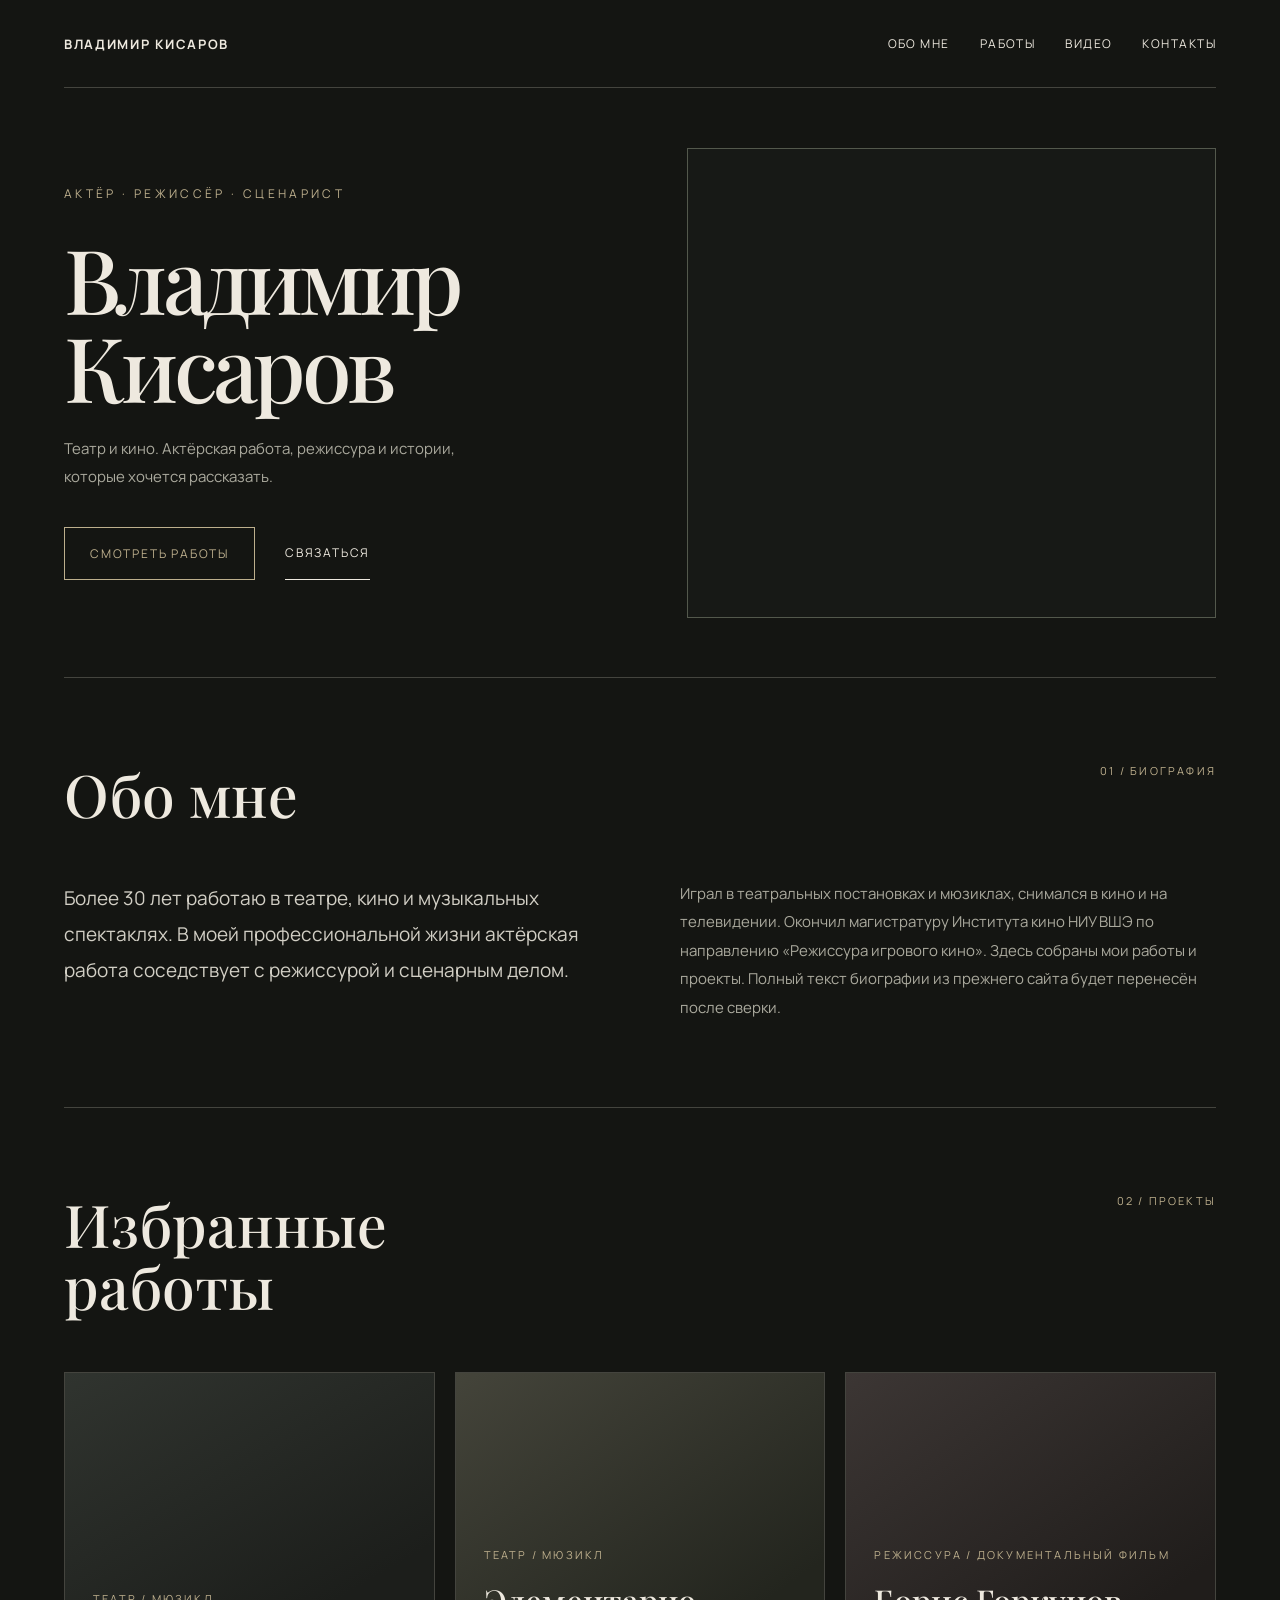
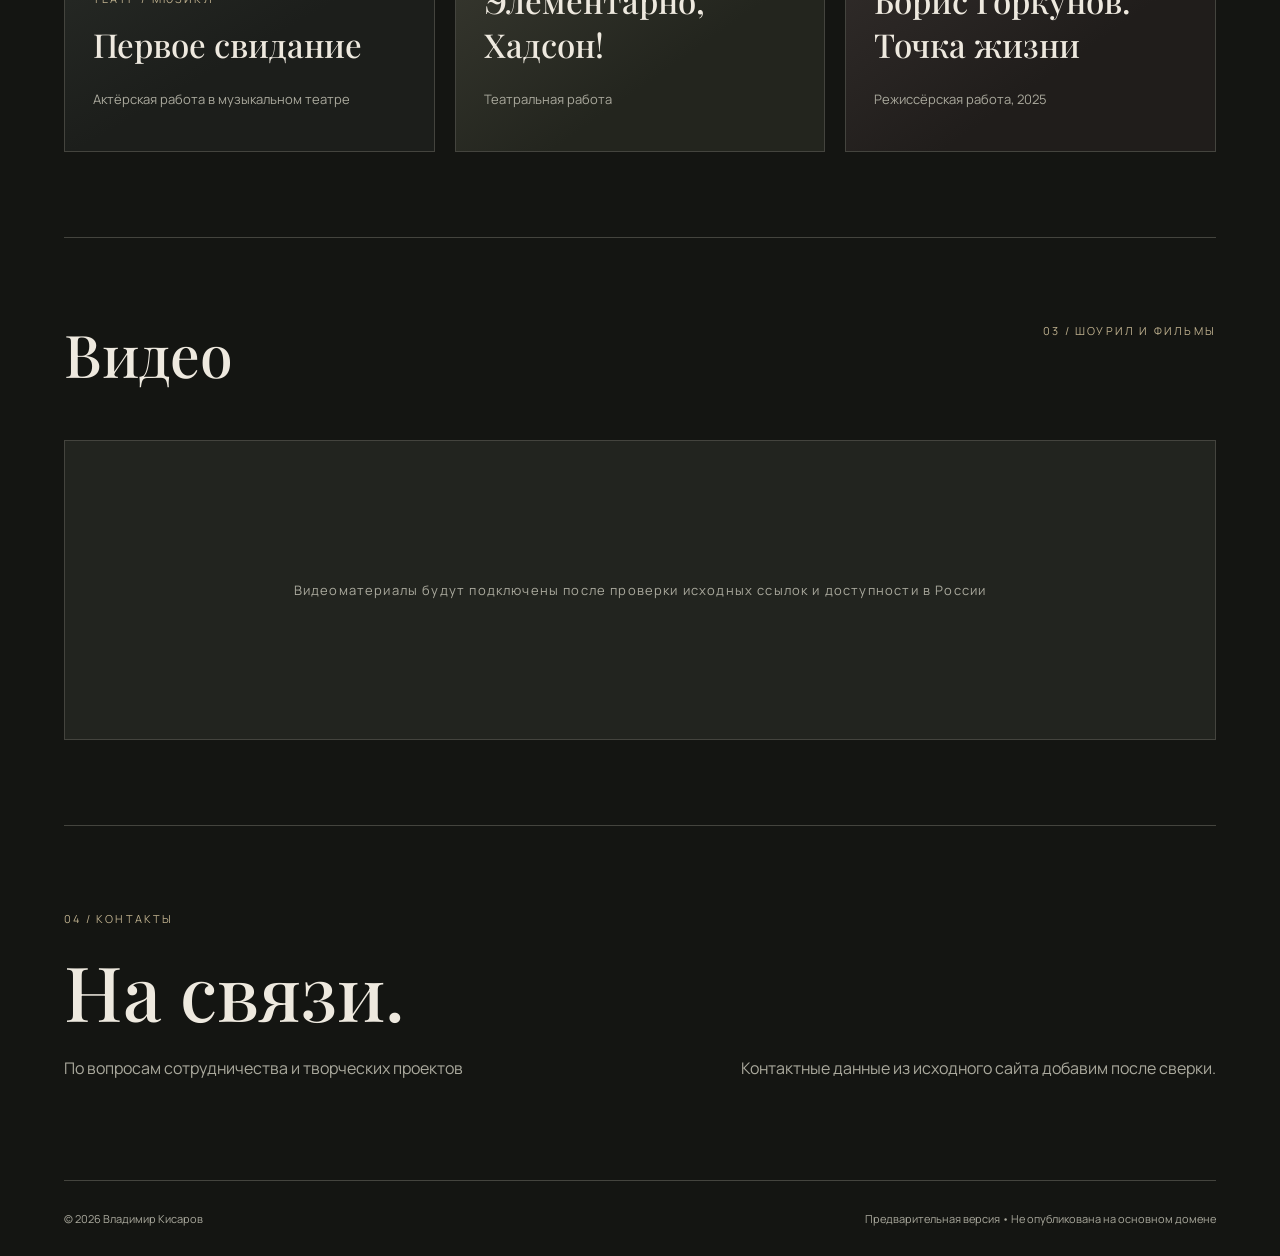
==== index.html @ 33a987ba "Use original website hero photograph" ====
<!doctype html>
<html lang="ru">
<head>
<meta charset="UTF-8"><meta name="viewport" content="width=device-width,initial-scale=1">
<meta name="theme-color" content="#121311"><meta name="description" content="Владимир Кисаров — актёр театра и кино, режиссёр, сценарист. Официальный сайт.">
<title>Владимир Кисаров — актёр и режиссёр</title>
<style>
@import url('https://fonts.googleapis.com/css2?family=Manrope:wght@400;500;600;700&family=Playfair+Display:wght@500;600&display=swap');
:root{--bg:#141512;--fg:#eee9df;--dim:#aaa99d;--line:#44443e;--accent:#bdaf8d}*{box-sizing:border-box}html{scroll-behavior:smooth}body{margin:0;background:var(--bg);color:var(--fg);font-family:Manrope,Arial,sans-serif}a{color:inherit;text-decoration:none}a:hover{color:var(--accent)}.shell{max-width:1340px;margin:auto;padding:0 5vw}.top{height:88px;display:flex;align-items:center;justify-content:space-between;border-bottom:1px solid var(--line)}.brand{font-weight:700;letter-spacing:.13em;text-transform:uppercase;font-size:13px}.nav{display:flex;gap:30px;font-size:12px;text-transform:uppercase;letter-spacing:.12em}.hero{min-height:590px;display:grid;grid-template-columns:1.15fr .85fr;align-items:center;border-bottom:1px solid var(--line);position:relative}.eyebrow{font-size:12px;color:var(--accent);letter-spacing:.28em;text-transform:uppercase}.hero h1{font-family:'Playfair Display',Georgia,serif;font-weight:500;font-size:clamp(52px,7vw,108px);letter-spacing:-.052em;line-height:.98;margin:32px 0 25px;position:relative;z-index:2}.hero p{max-width:440px;color:var(--dim);font-size:15px;line-height:1.9}.portrait{height:470px;margin:50px 0 50px -8%;background:#171916 url('https://90f1661d-2ff4-4f29-b07c-0e47453ca691.selstorage.ru/site778767/6f8d5abe-eb7f-4a89-b956-8c31d4e5184a/6f8d5abe-eb7f-4a89-b956-8c31d4e5184a-15685845.jpeg') center 27%/cover no-repeat;border:1px solid #53584c;position:relative;display:flex;align-items:end;padding:28px}.portrait span{font-size:11px;text-transform:uppercase;letter-spacing:.18em;color:#c7c3b8;z-index:1}.actions{display:flex;gap:30px;margin-top:35px;font-size:12px;text-transform:uppercase;letter-spacing:.15em}.btn{padding:17px 25px;border:1px solid var(--accent);color:var(--accent)}.textlink{padding:17px 0;border-bottom:1px solid var(--fg)}section{padding:85px 0;border-bottom:1px solid var(--line)}.sectionhead{display:flex;justify-content:space-between;gap:20px;align-items:start;margin-bottom:55px}.sectionhead h2{font-family:'Playfair Display',Georgia,serif;font-weight:500;font-size:clamp(36px,4.6vw,60px);line-height:1.05;margin:0}.small{font-size:11px;letter-spacing:.2em;color:var(--accent);text-transform:uppercase}.about{display:grid;grid-template-columns:1fr 1fr;gap:80px}.about p{font-size:19px;line-height:1.9;margin:0;color:#d2cfc5}.secondary{color:var(--dim)!important;font-size:15px!important}.cards{display:grid;grid-template-columns:repeat(3,1fr);gap:20px}.card{border:1px solid var(--line);min-height:380px;display:flex;flex-direction:column;justify-content:end;padding:28px;background:linear-gradient(150deg,#30342f,#1c1e1b 65%);transition:transform .25s}.card:hover{transform:translateY(-5px)}.card:nth-child(2){background:linear-gradient(145deg,#44443a,#23251e 70%)}.card:nth-child(3){background:linear-gradient(145deg,#3c3634,#201d1b 70%)}.card h3{font-family:'Playfair Display',Georgia,serif;font-size:33px;font-weight:500;margin:16px 0 9px}.card p{color:var(--dim);font-size:13px;line-height:1.7}.video{background:#22241f;min-height:300px;display:grid;place-items:center;border:1px solid var(--line);color:var(--dim);font-size:13px;letter-spacing:.09em;text-align:center;padding:30px}.contact{display:flex;justify-content:space-between;gap:40px;align-items:end}.contact h2{font-family:'Playfair Display',Georgia,serif;font-size:clamp(42px,6vw,76px);font-weight:500;margin:14px 0 0}.contact p{color:var(--dim)}footer{padding:30px 0;display:flex;justify-content:space-between;color:var(--dim);font-size:11px}a:focus-visible{outline:2px solid var(--accent);outline-offset:5px}@media(max-width:800px){.top{height:72px}.nav{gap:12px;font-size:10px}.nav a:nth-child(2){display:none}.hero{grid-template-columns:1fr;padding:60px 0 40px;min-height:unset}.hero h1{font-size:clamp(46px,10vw,78px)}.portrait{height:300px;margin:42px 0 0}.about,.cards{grid-template-columns:1fr}.about{gap:28px}.card{min-height:270px}section{padding:75px 0}.contact{display:block}.sectionhead{display:block}.sectionhead .small{margin-top:20px}footer{display:block;line-height:2}}@media(prefers-reduced-motion:reduce){html{scroll-behavior:auto}.card{transition:none}}
</style></head>
<body>
<div class="shell">
<header class="top"><a class="brand" href="#top">Владимир Кисаров</a><nav class="nav" aria-label="Основная навигация"><a href="#about">Обо мне</a><a href="#works">Работы</a><a href="#video">Видео</a><a href="#contacts">Контакты</a></nav></header>
<main id="top"><div class="hero"><div><div class="eyebrow">Актёр · Режиссёр · Сценарист</div><h1>Владимир<br>Кисаров</h1><p>Театр и кино. Актёрская работа, режиссура и истории, которые хочется рассказать.</p><div class="actions"><a class="btn" href="#works">Смотреть работы</a><a class="textlink" href="#contacts">Связаться</a></div></div><div class="portrait"></div></div>
<section id="about"><div class="sectionhead"><h2>Обо мне</h2><div class="small">01 / Биография</div></div><div class="about"><p>Более 30 лет работаю в театре, кино и музыкальных спектаклях. В моей профессиональной жизни актёрская работа соседствует с режиссурой и сценарным делом.</p><p class="secondary">Играл в театральных постановках и мюзиклах, снимался в кино и на телевидении. Окончил магистратуру Института кино НИУ ВШЭ по направлению «Режиссура игрового кино». Здесь собраны мои работы и проекты. Полный текст биографии из прежнего сайта будет перенесён после сверки.</p></div></section>
<section id="works"><div class="sectionhead"><h2>Избранные<br>работы</h2><div class="small">02 / Проекты</div></div><div class="cards"><article class="card"><div class="small">Театр / Мюзикл</div><h3>Первое свидание</h3><p>Актёрская работа в музыкальном театре</p></article><article class="card"><div class="small">Театр / Мюзикл</div><h3>Элементарно, Хадсон!</h3><p>Театральная работа</p></article><article class="card"><div class="small">Режиссура / Документальный фильм</div><h3>Борис Горкунов. Точка жизни</h3><p>Режиссёрская работа, 2025</p></article></div></section>
<section id="video"><div class="sectionhead"><h2>Видео</h2><div class="small">03 / Шоурил и фильмы</div></div><div class="video">Видеоматериалы будут подключены после проверки исходных ссылок и доступности в России</div></section>

<section id="contacts"><div class="contact"><div><div class="small">04 / Контакты</div><h2>На связи.</h2><p>По вопросам сотрудничества и творческих проектов</p></div><div><p>Контактные данные из исходного сайта добавим после сверки.</p></div></div></section></main>
<footer><span>© 2026 Владимир Кисаров</span><span>Предварительная версия • Не опубликована на основном домене</span></footer>
</div></body></html>
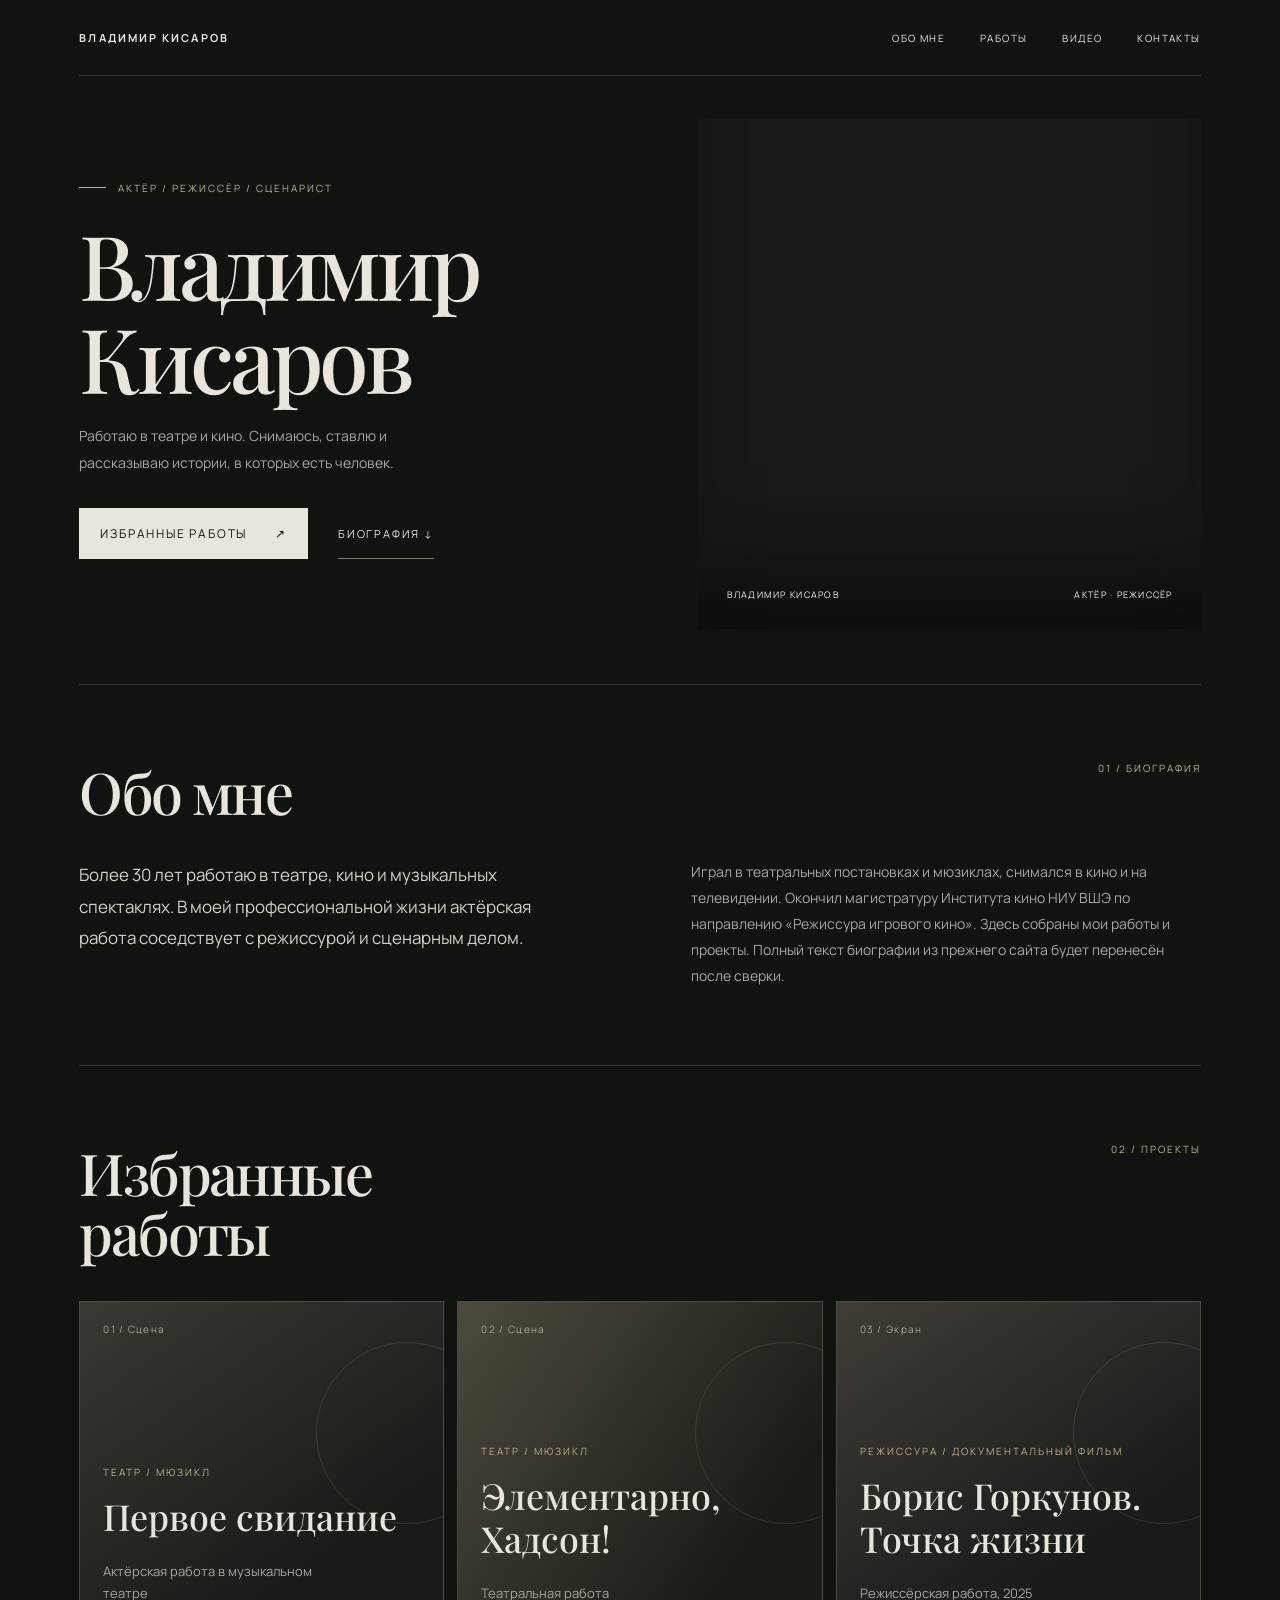
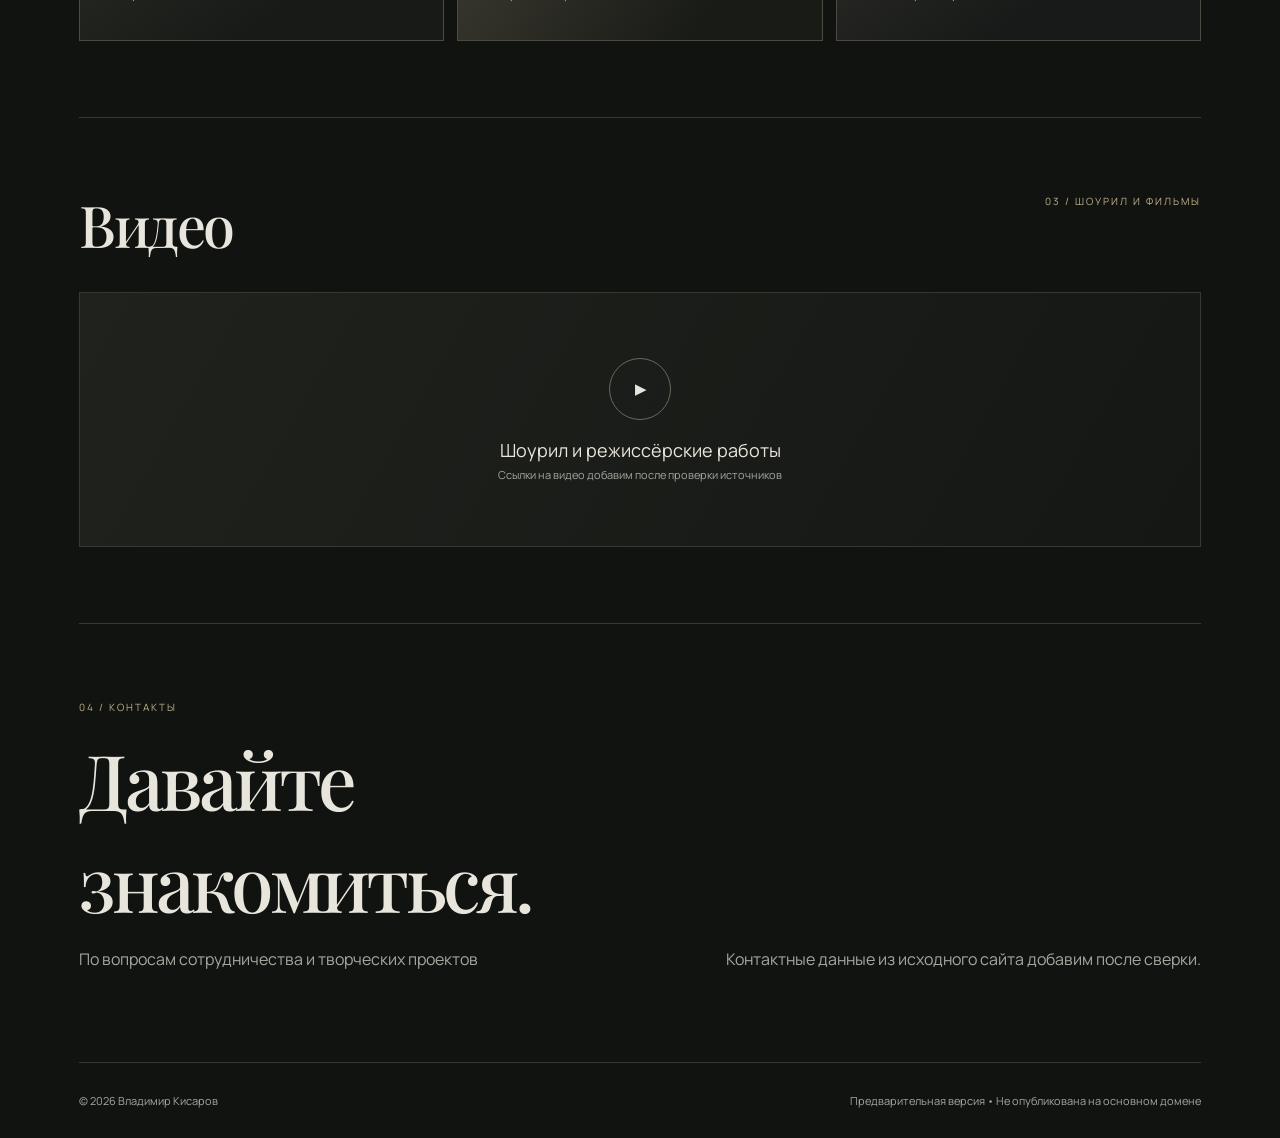
==== commit 8de5dbbd: "Refine cinematic editorial layout, project cards and hero" ====
--- a/index.html
+++ b/index.html
@@ -7,15 +7,57 @@
 <style>
 @import url('https://fonts.googleapis.com/css2?family=Manrope:wght@400;500;600;700&family=Playfair+Display:wght@500;600&display=swap');
 :root{--bg:#141512;--fg:#eee9df;--dim:#aaa99d;--line:#44443e;--accent:#bdaf8d}*{box-sizing:border-box}html{scroll-behavior:smooth}body{margin:0;background:var(--bg);color:var(--fg);font-family:Manrope,Arial,sans-serif}a{color:inherit;text-decoration:none}a:hover{color:var(--accent)}.shell{max-width:1340px;margin:auto;padding:0 5vw}.top{height:88px;display:flex;align-items:center;justify-content:space-between;border-bottom:1px solid var(--line)}.brand{font-weight:700;letter-spacing:.13em;text-transform:uppercase;font-size:13px}.nav{display:flex;gap:30px;font-size:12px;text-transform:uppercase;letter-spacing:.12em}.hero{min-height:590px;display:grid;grid-template-columns:1.15fr .85fr;align-items:center;border-bottom:1px solid var(--line);position:relative}.eyebrow{font-size:12px;color:var(--accent);letter-spacing:.28em;text-transform:uppercase}.hero h1{font-family:'Playfair Display',Georgia,serif;font-weight:500;font-size:clamp(52px,7vw,108px);letter-spacing:-.052em;line-height:.98;margin:32px 0 25px;position:relative;z-index:2}.hero p{max-width:440px;color:var(--dim);font-size:15px;line-height:1.9}.portrait{height:470px;margin:50px 0 50px -8%;background:#171916 url('https://90f1661d-2ff4-4f29-b07c-0e47453ca691.selstorage.ru/site778767/6f8d5abe-eb7f-4a89-b956-8c31d4e5184a/6f8d5abe-eb7f-4a89-b956-8c31d4e5184a-15685845.jpeg') center 27%/cover no-repeat;border:1px solid #53584c;position:relative;display:flex;align-items:end;padding:28px}.portrait span{font-size:11px;text-transform:uppercase;letter-spacing:.18em;color:#c7c3b8;z-index:1}.actions{display:flex;gap:30px;margin-top:35px;font-size:12px;text-transform:uppercase;letter-spacing:.15em}.btn{padding:17px 25px;border:1px solid var(--accent);color:var(--accent)}.textlink{padding:17px 0;border-bottom:1px solid var(--fg)}section{padding:85px 0;border-bottom:1px solid var(--line)}.sectionhead{display:flex;justify-content:space-between;gap:20px;align-items:start;margin-bottom:55px}.sectionhead h2{font-family:'Playfair Display',Georgia,serif;font-weight:500;font-size:clamp(36px,4.6vw,60px);line-height:1.05;margin:0}.small{font-size:11px;letter-spacing:.2em;color:var(--accent);text-transform:uppercase}.about{display:grid;grid-template-columns:1fr 1fr;gap:80px}.about p{font-size:19px;line-height:1.9;margin:0;color:#d2cfc5}.secondary{color:var(--dim)!important;font-size:15px!important}.cards{display:grid;grid-template-columns:repeat(3,1fr);gap:20px}.card{border:1px solid var(--line);min-height:380px;display:flex;flex-direction:column;justify-content:end;padding:28px;background:linear-gradient(150deg,#30342f,#1c1e1b 65%);transition:transform .25s}.card:hover{transform:translateY(-5px)}.card:nth-child(2){background:linear-gradient(145deg,#44443a,#23251e 70%)}.card:nth-child(3){background:linear-gradient(145deg,#3c3634,#201d1b 70%)}.card h3{font-family:'Playfair Display',Georgia,serif;font-size:33px;font-weight:500;margin:16px 0 9px}.card p{color:var(--dim);font-size:13px;line-height:1.7}.video{background:#22241f;min-height:300px;display:grid;place-items:center;border:1px solid var(--line);color:var(--dim);font-size:13px;letter-spacing:.09em;text-align:center;padding:30px}.contact{display:flex;justify-content:space-between;gap:40px;align-items:end}.contact h2{font-family:'Playfair Display',Georgia,serif;font-size:clamp(42px,6vw,76px);font-weight:500;margin:14px 0 0}.contact p{color:var(--dim)}footer{padding:30px 0;display:flex;justify-content:space-between;color:var(--dim);font-size:11px}a:focus-visible{outline:2px solid var(--accent);outline-offset:5px}@media(max-width:800px){.top{height:72px}.nav{gap:12px;font-size:10px}.nav a:nth-child(2){display:none}.hero{grid-template-columns:1fr;padding:60px 0 40px;min-height:unset}.hero h1{font-size:clamp(46px,10vw,78px)}.portrait{height:300px;margin:42px 0 0}.about,.cards{grid-template-columns:1fr}.about{gap:28px}.card{min-height:270px}section{padding:75px 0}.contact{display:block}.sectionhead{display:block}.sectionhead .small{margin-top:20px}footer{display:block;line-height:2}}@media(prefers-reduced-motion:reduce){html{scroll-behavior:auto}.card{transition:none}}
+
+/* Editorial cinematic direction: refinement pass */
+:root{--bg:#111310;--fg:#e8e5dd;--dim:#a5a79f;--line:#363932;--accent:#c0b08c}
+body{background:var(--bg);-webkit-font-smoothing:antialiased}
+.shell{max-width:1480px;padding:0 6.2vw}
+.top{height:76px}
+.brand{font-size:11px;letter-spacing:.19em}
+.nav{gap:35px;font-size:10px;letter-spacing:.14em}
+.hero{min-height:580px;grid-template-columns:1.08fr .92fr;gap:30px;padding:35px 0 55px}
+.hero h1{font-size:clamp(57px,7vw,105px);line-height:1.04;letter-spacing:-.047em;margin:22px 0 20px}
+.hero .eyebrow{display:flex;gap:12px;align-items:center;letter-spacing:.2em;font-size:10px}
+.eyebrow-line{display:inline-block;width:27px;height:1px;background:var(--accent)}
+.hero-desc{font-size:14px!important;line-height:1.9!important;max-width:360px!important}
+.portrait{height:510px;margin:8px 0 0;align-items:end;box-shadow:inset 0 -110px 95px -65px #0b0d0b;filter:saturate(.77);border:0;min-width:0}
+.portrait-caption{display:flex;width:100%;justify-content:space-between;gap:10px;z-index:1}
+.portrait-caption span{font-size:9px;letter-spacing:.14em;color:#f2eee6}
+.actions{margin-top:32px;align-items:center;gap:30px}
+.btn{background:var(--fg);border:1px solid var(--fg);color:var(--bg);padding:16px 20px;display:inline-flex;gap:28px}
+.btn:hover{background:var(--accent);color:var(--bg)}
+.textlink{border-color:#787c70;font-size:11px}
+section{padding:76px 0}
+.sectionhead{margin-bottom:38px}
+.sectionhead h2{font-size:clamp(37px,4.5vw,61px);letter-spacing:-.045em}
+.small{font-size:10px}
+.about{gap:8vw}
+.about p{font-size:17px;line-height:1.85}
+.about .secondary{font-size:14px!important}
+.cards{gap:13px}
+.card{min-height:340px;padding:23px;position:relative;overflow:hidden;border-color:#4c4b42}
+.card:nth-child(1){background:linear-gradient(145deg,#373932,#181a17 76%)}
+.card:nth-child(2){background:linear-gradient(125deg,#4d493d,#191b17 78%)}
+.card:nth-child(3){background:linear-gradient(145deg,#403c36,#171a18 75%)}
+.card:before{content:"";position:absolute;top:40px;right:-55px;width:180px;height:180px;border:1px solid #ada58b30;border-radius:50%}
+.card-index{position:absolute;top:20px;left:23px;font-size:10px;letter-spacing:.13em;color:#aaa99c}
+.card h3{font-size:clamp(25px,2.8vw,37px);line-height:1.2}
+.card p{max-width:230px}
+.video{min-height:255px;gap:5px;display:flex;flex-direction:column;justify-content:center;background:linear-gradient(120deg,#20221d,#151715)}
+.video-glyph{border:1px solid #68695d;width:62px;height:62px;border-radius:50%;display:grid;place-items:center;font-size:15px;padding-left:3px;color:var(--fg)}
+.video p{color:var(--fg);font-size:18px;letter-spacing:0;margin:13px 0 0}
+.video span{font-size:11px;letter-spacing:0;color:var(--dim)}
+.contact h2{font-size:clamp(42px,6vw,82px);letter-spacing:-.05em}
+@media(max-width:800px){.shell{padding:0 6vw}.nav{gap:13px}.nav a:nth-child(2){display:none}.hero{grid-template-columns:1fr;gap:15px;min-height:0;padding:62px 0 35px}.hero h1{font-size:clamp(47px,10.2vw,80px)}.portrait{height:380px;margin:22px 0 0;background-position:center 22%!important}.about{gap:22px}.cards{grid-template-columns:1fr}.card{min-height:255px}section{padding:55px 0}.sectionhead{margin-bottom:25px}.contact{display:block}.portrait-caption{flex-wrap:wrap}}
 </style></head>
 <body>
 <div class="shell">
 <header class="top"><a class="brand" href="#top">Владимир Кисаров</a><nav class="nav" aria-label="Основная навигация"><a href="#about">Обо мне</a><a href="#works">Работы</a><a href="#video">Видео</a><a href="#contacts">Контакты</a></nav></header>
-<main id="top"><div class="hero"><div><div class="eyebrow">Актёр · Режиссёр · Сценарист</div><h1>Владимир<br>Кисаров</h1><p>Театр и кино. Актёрская работа, режиссура и истории, которые хочется рассказать.</p><div class="actions"><a class="btn" href="#works">Смотреть работы</a><a class="textlink" href="#contacts">Связаться</a></div></div><div class="portrait"></div></div>
+<main id="top"><div class="hero"><div><div class="eyebrow"><span class="eyebrow-line"></span> АКТЁР / РЕЖИССЁР / СЦЕНАРИСТ</div><h1>Владимир<br>Кисаров</h1><p class="hero-desc">Работаю в театре и кино. Снимаюсь, ставлю и рассказываю истории, в которых есть человек.</p><div class="actions"><a class="btn" href="#works">Избранные работы <span aria-hidden="true">↗</span></a><a class="textlink" href="#about">Биография ↓</a></div></div><div class="portrait" role="img" aria-label="Портрет Владимира Кисарова"><div class="portrait-caption"><span>Владимир Кисаров</span><span>Актёр · Режиссёр</span></div></div></div>
 <section id="about"><div class="sectionhead"><h2>Обо мне</h2><div class="small">01 / Биография</div></div><div class="about"><p>Более 30 лет работаю в театре, кино и музыкальных спектаклях. В моей профессиональной жизни актёрская работа соседствует с режиссурой и сценарным делом.</p><p class="secondary">Играл в театральных постановках и мюзиклах, снимался в кино и на телевидении. Окончил магистратуру Института кино НИУ ВШЭ по направлению «Режиссура игрового кино». Здесь собраны мои работы и проекты. Полный текст биографии из прежнего сайта будет перенесён после сверки.</p></div></section>
-<section id="works"><div class="sectionhead"><h2>Избранные<br>работы</h2><div class="small">02 / Проекты</div></div><div class="cards"><article class="card"><div class="small">Театр / Мюзикл</div><h3>Первое свидание</h3><p>Актёрская работа в музыкальном театре</p></article><article class="card"><div class="small">Театр / Мюзикл</div><h3>Элементарно, Хадсон!</h3><p>Театральная работа</p></article><article class="card"><div class="small">Режиссура / Документальный фильм</div><h3>Борис Горкунов. Точка жизни</h3><p>Режиссёрская работа, 2025</p></article></div></section>
-<section id="video"><div class="sectionhead"><h2>Видео</h2><div class="small">03 / Шоурил и фильмы</div></div><div class="video">Видеоматериалы будут подключены после проверки исходных ссылок и доступности в России</div></section>
+<section id="works"><div class="sectionhead"><h2>Избранные<br>работы</h2><div class="small">02 / Проекты</div></div><div class="cards"><article class="card"><div class="card-index">01 / Сцена</div><div class="small">Театр / Мюзикл</div><h3>Первое свидание</h3><p>Актёрская работа в музыкальном театре</p></article><article class="card"><div class="card-index">02 / Сцена</div><div class="small">Театр / Мюзикл</div><h3>Элементарно, Хадсон!</h3><p>Театральная работа</p></article><article class="card"><div class="card-index">03 / Экран</div><div class="small">Режиссура / Документальный фильм</div><h3>Борис Горкунов. Точка жизни</h3><p>Режиссёрская работа, 2025</p></article></div></section>
+<section id="video"><div class="sectionhead"><h2>Видео</h2><div class="small">03 / Шоурил и фильмы</div></div><div class="video"><div class="video-glyph" aria-hidden="true">▶</div><p>Шоурил и режиссёрские работы</p><span>Ссылки на видео добавим после проверки источников</span></div></section>
 
-<section id="contacts"><div class="contact"><div><div class="small">04 / Контакты</div><h2>На связи.</h2><p>По вопросам сотрудничества и творческих проектов</p></div><div><p>Контактные данные из исходного сайта добавим после сверки.</p></div></div></section></main>
+<section id="contacts"><div class="contact"><div><div class="small">04 / Контакты</div><h2>Давайте<br>знакомиться.</h2><p>По вопросам сотрудничества и творческих проектов</p></div><div><p>Контактные данные из исходного сайта добавим после сверки.</p></div></div></section></main>
 <footer><span>© 2026 Владимир Кисаров</span><span>Предварительная версия • Не опубликована на основном домене</span></footer>
 </div></body></html>
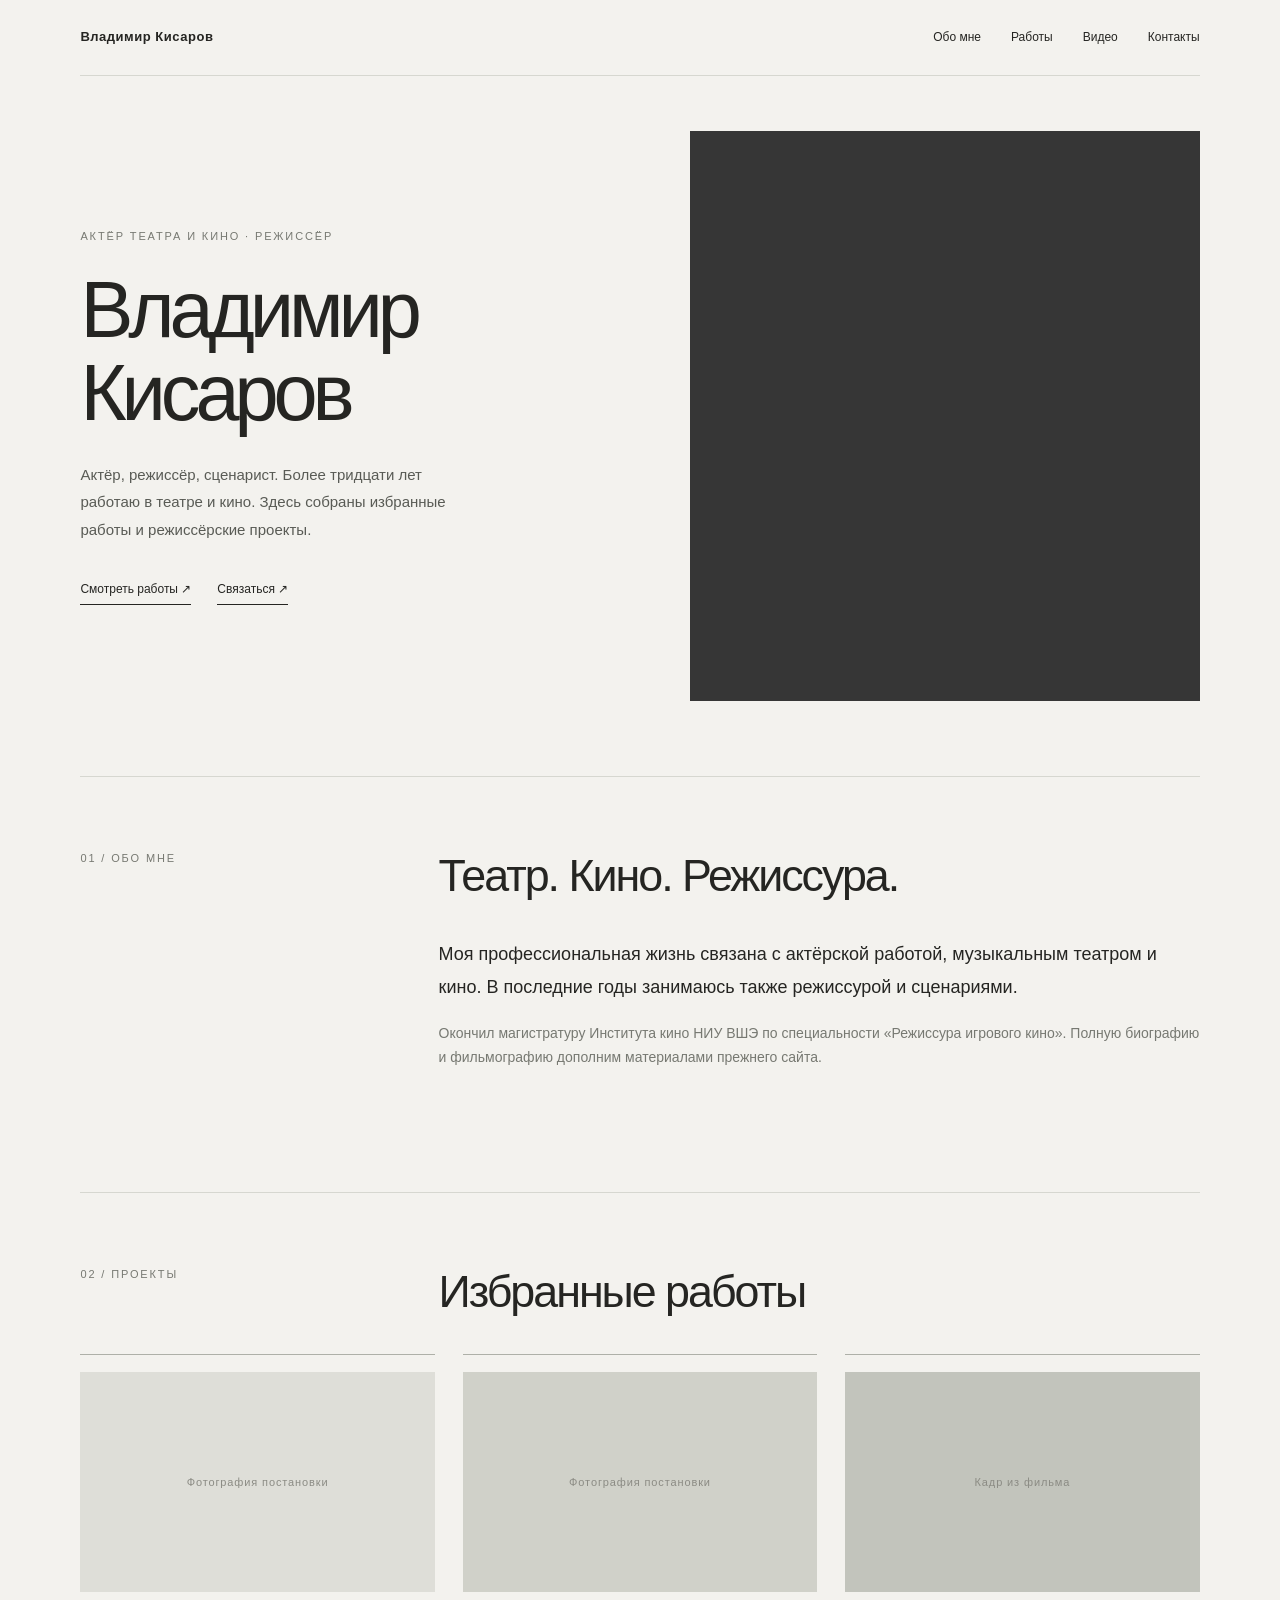
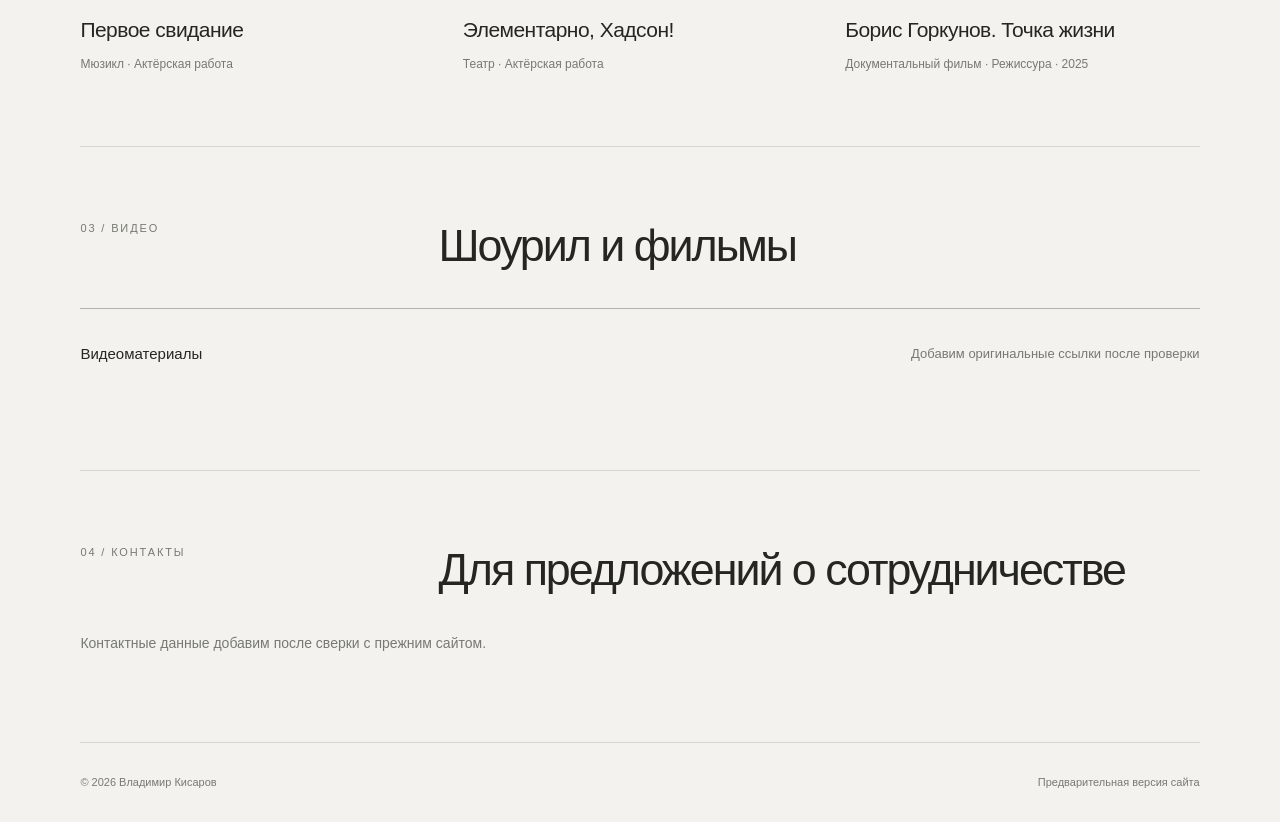
==== commit 610491f4: "Approve cinematic minimal design as main website" ====
--- a/index.html
+++ b/index.html
@@ -1,63 +1,2 @@
-<!doctype html>
-<html lang="ru">
-<head>
-<meta charset="UTF-8"><meta name="viewport" content="width=device-width,initial-scale=1">
-<meta name="theme-color" content="#121311"><meta name="description" content="Владимир Кисаров — актёр театра и кино, режиссёр, сценарист. Официальный сайт.">
-<title>Владимир Кисаров — актёр и режиссёр</title>
-<style>
-@import url('https://fonts.googleapis.com/css2?family=Manrope:wght@400;500;600;700&family=Playfair+Display:wght@500;600&display=swap');
-:root{--bg:#141512;--fg:#eee9df;--dim:#aaa99d;--line:#44443e;--accent:#bdaf8d}*{box-sizing:border-box}html{scroll-behavior:smooth}body{margin:0;background:var(--bg);color:var(--fg);font-family:Manrope,Arial,sans-serif}a{color:inherit;text-decoration:none}a:hover{color:var(--accent)}.shell{max-width:1340px;margin:auto;padding:0 5vw}.top{height:88px;display:flex;align-items:center;justify-content:space-between;border-bottom:1px solid var(--line)}.brand{font-weight:700;letter-spacing:.13em;text-transform:uppercase;font-size:13px}.nav{display:flex;gap:30px;font-size:12px;text-transform:uppercase;letter-spacing:.12em}.hero{min-height:590px;display:grid;grid-template-columns:1.15fr .85fr;align-items:center;border-bottom:1px solid var(--line);position:relative}.eyebrow{font-size:12px;color:var(--accent);letter-spacing:.28em;text-transform:uppercase}.hero h1{font-family:'Playfair Display',Georgia,serif;font-weight:500;font-size:clamp(52px,7vw,108px);letter-spacing:-.052em;line-height:.98;margin:32px 0 25px;position:relative;z-index:2}.hero p{max-width:440px;color:var(--dim);font-size:15px;line-height:1.9}.portrait{height:470px;margin:50px 0 50px -8%;background:#171916 url('https://90f1661d-2ff4-4f29-b07c-0e47453ca691.selstorage.ru/site778767/6f8d5abe-eb7f-4a89-b956-8c31d4e5184a/6f8d5abe-eb7f-4a89-b956-8c31d4e5184a-15685845.jpeg') center 27%/cover no-repeat;border:1px solid #53584c;position:relative;display:flex;align-items:end;padding:28px}.portrait span{font-size:11px;text-transform:uppercase;letter-spacing:.18em;color:#c7c3b8;z-index:1}.actions{display:flex;gap:30px;margin-top:35px;font-size:12px;text-transform:uppercase;letter-spacing:.15em}.btn{padding:17px 25px;border:1px solid var(--accent);color:var(--accent)}.textlink{padding:17px 0;border-bottom:1px solid var(--fg)}section{padding:85px 0;border-bottom:1px solid var(--line)}.sectionhead{display:flex;justify-content:space-between;gap:20px;align-items:start;margin-bottom:55px}.sectionhead h2{font-family:'Playfair Display',Georgia,serif;font-weight:500;font-size:clamp(36px,4.6vw,60px);line-height:1.05;margin:0}.small{font-size:11px;letter-spacing:.2em;color:var(--accent);text-transform:uppercase}.about{display:grid;grid-template-columns:1fr 1fr;gap:80px}.about p{font-size:19px;line-height:1.9;margin:0;color:#d2cfc5}.secondary{color:var(--dim)!important;font-size:15px!important}.cards{display:grid;grid-template-columns:repeat(3,1fr);gap:20px}.card{border:1px solid var(--line);min-height:380px;display:flex;flex-direction:column;justify-content:end;padding:28px;background:linear-gradient(150deg,#30342f,#1c1e1b 65%);transition:transform .25s}.card:hover{transform:translateY(-5px)}.card:nth-child(2){background:linear-gradient(145deg,#44443a,#23251e 70%)}.card:nth-child(3){background:linear-gradient(145deg,#3c3634,#201d1b 70%)}.card h3{font-family:'Playfair Display',Georgia,serif;font-size:33px;font-weight:500;margin:16px 0 9px}.card p{color:var(--dim);font-size:13px;line-height:1.7}.video{background:#22241f;min-height:300px;display:grid;place-items:center;border:1px solid var(--line);color:var(--dim);font-size:13px;letter-spacing:.09em;text-align:center;padding:30px}.contact{display:flex;justify-content:space-between;gap:40px;align-items:end}.contact h2{font-family:'Playfair Display',Georgia,serif;font-size:clamp(42px,6vw,76px);font-weight:500;margin:14px 0 0}.contact p{color:var(--dim)}footer{padding:30px 0;display:flex;justify-content:space-between;color:var(--dim);font-size:11px}a:focus-visible{outline:2px solid var(--accent);outline-offset:5px}@media(max-width:800px){.top{height:72px}.nav{gap:12px;font-size:10px}.nav a:nth-child(2){display:none}.hero{grid-template-columns:1fr;padding:60px 0 40px;min-height:unset}.hero h1{font-size:clamp(46px,10vw,78px)}.portrait{height:300px;margin:42px 0 0}.about,.cards{grid-template-columns:1fr}.about{gap:28px}.card{min-height:270px}section{padding:75px 0}.contact{display:block}.sectionhead{display:block}.sectionhead .small{margin-top:20px}footer{display:block;line-height:2}}@media(prefers-reduced-motion:reduce){html{scroll-behavior:auto}.card{transition:none}}
-
-/* Editorial cinematic direction: refinement pass */
-:root{--bg:#111310;--fg:#e8e5dd;--dim:#a5a79f;--line:#363932;--accent:#c0b08c}
-body{background:var(--bg);-webkit-font-smoothing:antialiased}
-.shell{max-width:1480px;padding:0 6.2vw}
-.top{height:76px}
-.brand{font-size:11px;letter-spacing:.19em}
-.nav{gap:35px;font-size:10px;letter-spacing:.14em}
-.hero{min-height:580px;grid-template-columns:1.08fr .92fr;gap:30px;padding:35px 0 55px}
-.hero h1{font-size:clamp(57px,7vw,105px);line-height:1.04;letter-spacing:-.047em;margin:22px 0 20px}
-.hero .eyebrow{display:flex;gap:12px;align-items:center;letter-spacing:.2em;font-size:10px}
-.eyebrow-line{display:inline-block;width:27px;height:1px;background:var(--accent)}
-.hero-desc{font-size:14px!important;line-height:1.9!important;max-width:360px!important}
-.portrait{height:510px;margin:8px 0 0;align-items:end;box-shadow:inset 0 -110px 95px -65px #0b0d0b;filter:saturate(.77);border:0;min-width:0}
-.portrait-caption{display:flex;width:100%;justify-content:space-between;gap:10px;z-index:1}
-.portrait-caption span{font-size:9px;letter-spacing:.14em;color:#f2eee6}
-.actions{margin-top:32px;align-items:center;gap:30px}
-.btn{background:var(--fg);border:1px solid var(--fg);color:var(--bg);padding:16px 20px;display:inline-flex;gap:28px}
-.btn:hover{background:var(--accent);color:var(--bg)}
-.textlink{border-color:#787c70;font-size:11px}
-section{padding:76px 0}
-.sectionhead{margin-bottom:38px}
-.sectionhead h2{font-size:clamp(37px,4.5vw,61px);letter-spacing:-.045em}
-.small{font-size:10px}
-.about{gap:8vw}
-.about p{font-size:17px;line-height:1.85}
-.about .secondary{font-size:14px!important}
-.cards{gap:13px}
-.card{min-height:340px;padding:23px;position:relative;overflow:hidden;border-color:#4c4b42}
-.card:nth-child(1){background:linear-gradient(145deg,#373932,#181a17 76%)}
-.card:nth-child(2){background:linear-gradient(125deg,#4d493d,#191b17 78%)}
-.card:nth-child(3){background:linear-gradient(145deg,#403c36,#171a18 75%)}
-.card:before{content:"";position:absolute;top:40px;right:-55px;width:180px;height:180px;border:1px solid #ada58b30;border-radius:50%}
-.card-index{position:absolute;top:20px;left:23px;font-size:10px;letter-spacing:.13em;color:#aaa99c}
-.card h3{font-size:clamp(25px,2.8vw,37px);line-height:1.2}
-.card p{max-width:230px}
-.video{min-height:255px;gap:5px;display:flex;flex-direction:column;justify-content:center;background:linear-gradient(120deg,#20221d,#151715)}
-.video-glyph{border:1px solid #68695d;width:62px;height:62px;border-radius:50%;display:grid;place-items:center;font-size:15px;padding-left:3px;color:var(--fg)}
-.video p{color:var(--fg);font-size:18px;letter-spacing:0;margin:13px 0 0}
-.video span{font-size:11px;letter-spacing:0;color:var(--dim)}
-.contact h2{font-size:clamp(42px,6vw,82px);letter-spacing:-.05em}
-@media(max-width:800px){.shell{padding:0 6vw}.nav{gap:13px}.nav a:nth-child(2){display:none}.hero{grid-template-columns:1fr;gap:15px;min-height:0;padding:62px 0 35px}.hero h1{font-size:clamp(47px,10.2vw,80px)}.portrait{height:380px;margin:22px 0 0;background-position:center 22%!important}.about{gap:22px}.cards{grid-template-columns:1fr}.card{min-height:255px}section{padding:55px 0}.sectionhead{margin-bottom:25px}.contact{display:block}.portrait-caption{flex-wrap:wrap}}
-</style></head>
-<body>
-<div class="shell">
-<header class="top"><a class="brand" href="#top">Владимир Кисаров</a><nav class="nav" aria-label="Основная навигация"><a href="#about">Обо мне</a><a href="#works">Работы</a><a href="#video">Видео</a><a href="#contacts">Контакты</a></nav></header>
-<main id="top"><div class="hero"><div><div class="eyebrow"><span class="eyebrow-line"></span> АКТЁР / РЕЖИССЁР / СЦЕНАРИСТ</div><h1>Владимир<br>Кисаров</h1><p class="hero-desc">Работаю в театре и кино. Снимаюсь, ставлю и рассказываю истории, в которых есть человек.</p><div class="actions"><a class="btn" href="#works">Избранные работы <span aria-hidden="true">↗</span></a><a class="textlink" href="#about">Биография ↓</a></div></div><div class="portrait" role="img" aria-label="Портрет Владимира Кисарова"><div class="portrait-caption"><span>Владимир Кисаров</span><span>Актёр · Режиссёр</span></div></div></div>
-<section id="about"><div class="sectionhead"><h2>Обо мне</h2><div class="small">01 / Биография</div></div><div class="about"><p>Более 30 лет работаю в театре, кино и музыкальных спектаклях. В моей профессиональной жизни актёрская работа соседствует с режиссурой и сценарным делом.</p><p class="secondary">Играл в театральных постановках и мюзиклах, снимался в кино и на телевидении. Окончил магистратуру Института кино НИУ ВШЭ по направлению «Режиссура игрового кино». Здесь собраны мои работы и проекты. Полный текст биографии из прежнего сайта будет перенесён после сверки.</p></div></section>
-<section id="works"><div class="sectionhead"><h2>Избранные<br>работы</h2><div class="small">02 / Проекты</div></div><div class="cards"><article class="card"><div class="card-index">01 / Сцена</div><div class="small">Театр / Мюзикл</div><h3>Первое свидание</h3><p>Актёрская работа в музыкальном театре</p></article><article class="card"><div class="card-index">02 / Сцена</div><div class="small">Театр / Мюзикл</div><h3>Элементарно, Хадсон!</h3><p>Театральная работа</p></article><article class="card"><div class="card-index">03 / Экран</div><div class="small">Режиссура / Документальный фильм</div><h3>Борис Горкунов. Точка жизни</h3><p>Режиссёрская работа, 2025</p></article></div></section>
-<section id="video"><div class="sectionhead"><h2>Видео</h2><div class="small">03 / Шоурил и фильмы</div></div><div class="video"><div class="video-glyph" aria-hidden="true">▶</div><p>Шоурил и режиссёрские работы</p><span>Ссылки на видео добавим после проверки источников</span></div></section>
-
-<section id="contacts"><div class="contact"><div><div class="small">04 / Контакты</div><h2>Давайте<br>знакомиться.</h2><p>По вопросам сотрудничества и творческих проектов</p></div><div><p>Контактные данные из исходного сайта добавим после сверки.</p></div></div></section></main>
-<footer><span>© 2026 Владимир Кисаров</span><span>Предварительная версия • Не опубликована на основном домене</span></footer>
-</div></body></html>+<!doctype html><html lang="ru"><head><meta charset="utf-8"><meta name="viewport" content="width=device-width,initial-scale=1"><title>Владимир Кисаров — актёр и режиссёр</title><meta name="description" content="Владимир Кисаров. Актёр театра и кино, режиссёр, сценарист."><style>
+:root{--ink:#252522;--paper:#f3f2ee;--muted:#777972;--line:#d6d7d0}*{box-sizing:border-box}html{scroll-behavior:smooth}body{margin:0;background:var(--paper);color:var(--ink);font:15px/1.7 Arial,Helvetica,sans-serif}a{color:inherit;text-decoration:none}a:hover{text-decoration:underline}button{font:inherit}.wrap{max-width:1260px;padding:0 5.5%;margin:auto}header{display:flex;align-items:center;justify-content:space-between;min-height:76px;border-bottom:1px solid var(--line)}.logo{font-weight:650;font-size:13px;letter-spacing:.04em}.nav{display:flex;gap:30px;font-size:12px}.hero{display:grid;grid-template-columns:1fr .96fr;gap:7%;align-items:center;padding:55px 0 75px}.kicker,.index{font-size:11px;text-transform:uppercase;letter-spacing:.17em;color:var(--muted)}h1,h2,h3,p{margin-top:0}h1{font-size:clamp(51px,6.2vw,91px);letter-spacing:-.064em;line-height:1.04;font-weight:400;margin:24px 0 26px}h1 span{display:block}.summary{max-width:390px;color:#595b55;line-height:1.85;font-size:15px}.links{display:flex;gap:26px;margin-top:35px;font-size:12px}.links a{border-bottom:1px solid var(--ink);padding-bottom:5px}.photo{height:570px;background:#343733 url('https://90f1661d-2ff4-4f29-b07c-0e47453ca691.selstorage.ru/site778767/6f8d5abe-eb7f-4a89-b956-8c31d4e5184a/6f8d5abe-eb7f-4a89-b956-8c31d4e5184a-15685845.jpeg') center 24%/cover no-repeat;filter:grayscale(100%)}.section{border-top:1px solid var(--line);padding:72px 0}.section-title{display:grid;grid-template-columns:29% 1fr;gap:3%;margin-bottom:36px}h2{font-size:clamp(30px,3.5vw,48px);line-height:1.18;letter-spacing:-.045em;font-weight:400;margin:0}.copy{max-width:720px;font-size:18px;line-height:1.85}.muted{color:var(--muted);font-size:14px}.work{display:grid;grid-template-columns:repeat(3,1fr);gap:28px}.work article{border-top:1px solid #aeb0a8;padding-top:17px}.work .visual{height:220px;background:#deded8;display:grid;place-items:center;color:#8b8b84;font-size:11px;letter-spacing:.08em}.work article:nth-child(2) .visual{background:#d0d1c9}.work article:nth-child(3) .visual{background:#c2c4bc}.work h3{font-size:21px;font-weight:400;letter-spacing:-.025em;margin:20px 0 6px}.work p{font-size:12px;color:var(--muted);margin-bottom:0}.video{border-top:1px solid #b2b4ac;padding:32px 0;display:flex;align-items:center;justify-content:space-between;gap:25px}.video span{font-size:13px;color:var(--muted)}footer{border-top:1px solid var(--line);padding:30px 0;display:flex;justify-content:space-between;color:var(--muted);font-size:11px}a:focus-visible{outline:2px solid #65665f;outline-offset:4px}@media(max-width:760px){.wrap{padding:0 6%}header{min-height:66px}.nav{gap:16px}.nav a:nth-child(2){display:none}.hero{grid-template-columns:1fr;padding:55px 0}.photo{height:390px;order:-1}h1{font-size:clamp(50px,10vw,80px)}.section{padding:52px 0}.section-title{grid-template-columns:1fr;gap:16px}.work{grid-template-columns:1fr;gap:25px}.work .visual{height:180px}.video{align-items:start;flex-direction:column}.copy{font-size:16px}footer{gap:15px;flex-wrap:wrap}}@media(prefers-reduced-motion:reduce){html{scroll-behavior:auto}}</style></head><body><div class="wrap"><header><a href="#top" class="logo">Владимир Кисаров</a><nav class="nav"><a href="#about">Обо мне</a><a href="#work">Работы</a><a href="#video">Видео</a><a href="#contact">Контакты</a></nav></header><main><div class="hero" id="top"><div><div class="kicker">Актёр театра и кино · Режиссёр</div><h1><span>Владимир</span><span>Кисаров</span></h1><p class="summary">Актёр, режиссёр, сценарист. Более тридцати лет работаю в театре и кино. Здесь собраны избранные работы и режиссёрские проекты.</p><div class="links"><a href="#work">Смотреть работы ↗</a><a href="#contact">Связаться ↗</a></div></div><div class="photo" role="img" aria-label="Портрет Владимира Кисарова"></div></div><section class="section" id="about"><div class="section-title"><div class="index">01 / Обо мне</div><h2>Театр. Кино. Режиссура.</h2></div><div class="section-title"><div></div><div><p class="copy">Моя профессиональная жизнь связана с актёрской работой, музыкальным театром и кино. В последние годы занимаюсь также режиссурой и сценариями.</p><p class="muted">Окончил магистратуру Института кино НИУ ВШЭ по специальности «Режиссура игрового кино». Полную биографию и фильмографию дополним материалами прежнего сайта.</p></div></div></section><section class="section" id="work"><div class="section-title"><div class="index">02 / Проекты</div><h2>Избранные работы</h2></div><div class="work"><article><div class="visual">Фотография постановки</div><h3>Первое свидание</h3><p>Мюзикл · Актёрская работа</p></article><article><div class="visual">Фотография постановки</div><h3>Элементарно, Хадсон!</h3><p>Театр · Актёрская работа</p></article><article><div class="visual">Кадр из фильма</div><h3>Борис Горкунов. Точка жизни</h3><p>Документальный фильм · Режиссура · 2025</p></article></div></section><section class="section" id="video"><div class="section-title"><div class="index">03 / Видео</div><h2>Шоурил и фильмы</h2></div><div class="video"><div>Видеоматериалы</div><span>Добавим оригинальные ссылки после проверки</span></div></section><section class="section" id="contact"><div class="section-title"><div class="index">04 / Контакты</div><h2>Для предложений о сотрудничестве</h2></div><p class="muted">Контактные данные добавим после сверки с прежним сайтом.</p></section></main><footer><span>© 2026 Владимир Кисаров</span><span>Предварительная версия сайта</span></footer></div></body></html>
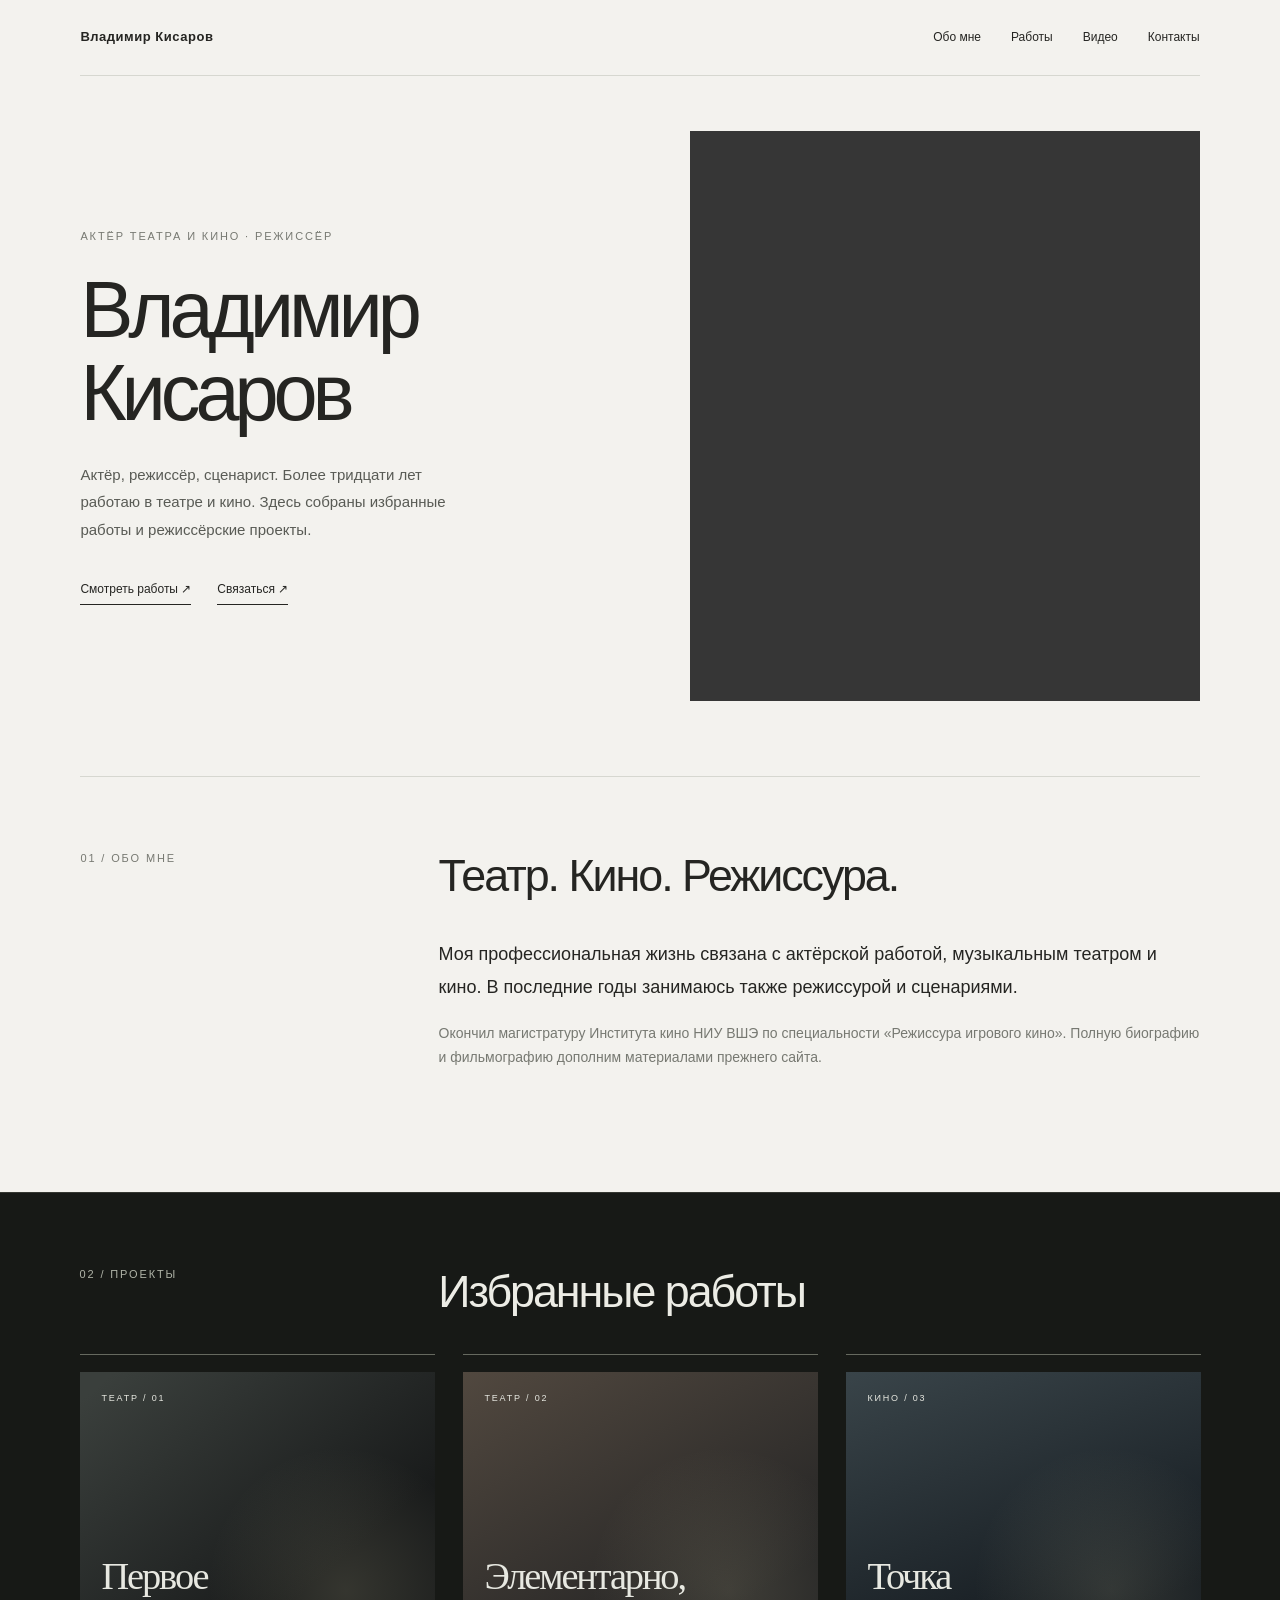
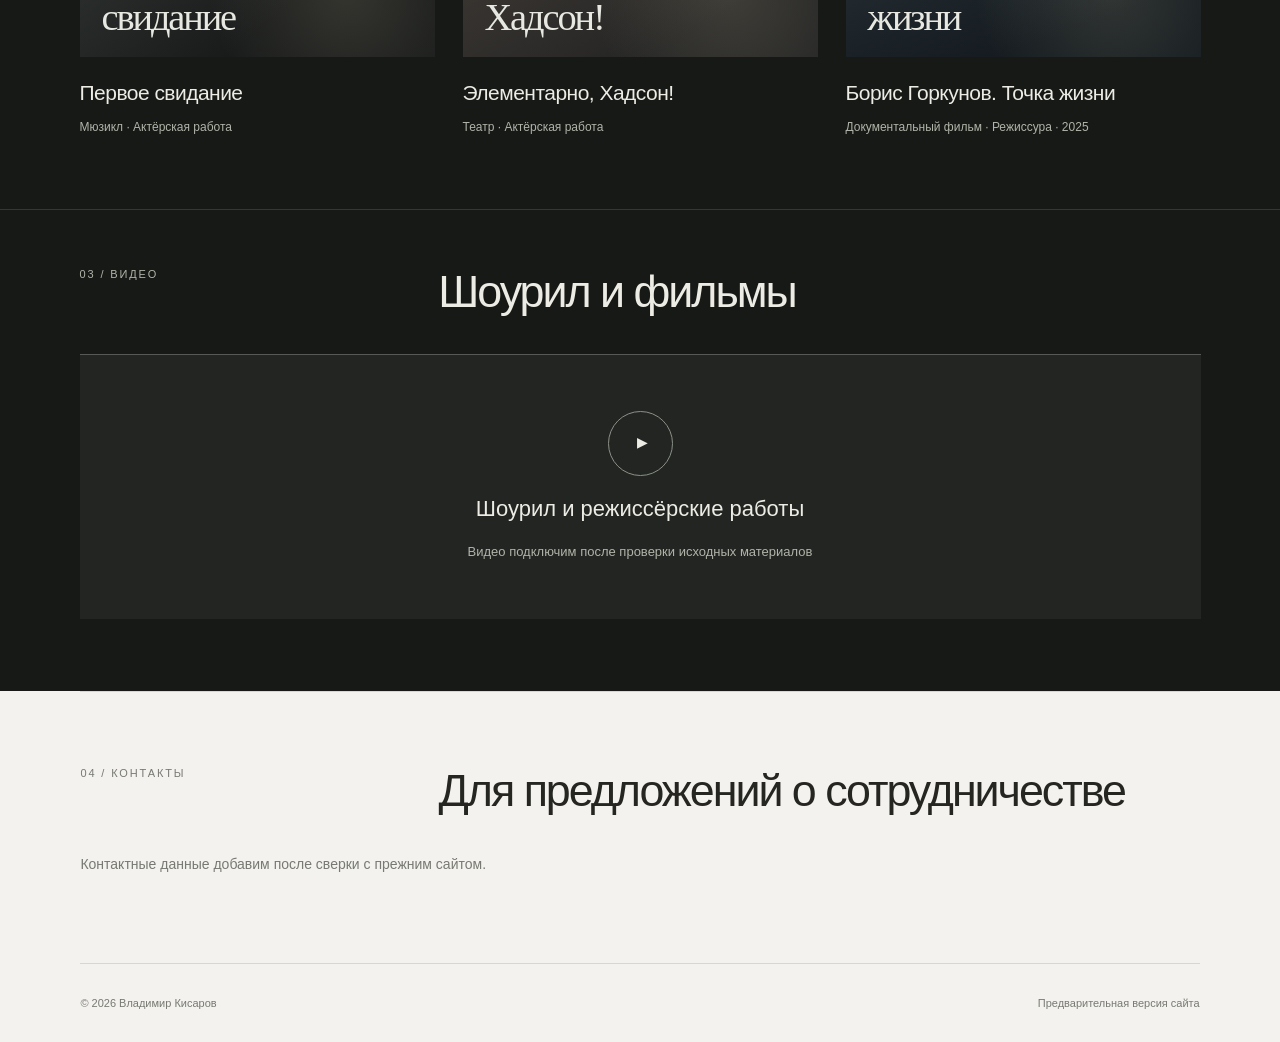
==== commit 08aa0ef2: "Add cinematic dark film sections and editorial motion" ====
--- a/index.html
+++ b/index.html
@@ -1,2 +1,3 @@
 <!doctype html><html lang="ru"><head><meta charset="utf-8"><meta name="viewport" content="width=device-width,initial-scale=1"><title>Владимир Кисаров — актёр и режиссёр</title><meta name="description" content="Владимир Кисаров. Актёр театра и кино, режиссёр, сценарист."><style>
-:root{--ink:#252522;--paper:#f3f2ee;--muted:#777972;--line:#d6d7d0}*{box-sizing:border-box}html{scroll-behavior:smooth}body{margin:0;background:var(--paper);color:var(--ink);font:15px/1.7 Arial,Helvetica,sans-serif}a{color:inherit;text-decoration:none}a:hover{text-decoration:underline}button{font:inherit}.wrap{max-width:1260px;padding:0 5.5%;margin:auto}header{display:flex;align-items:center;justify-content:space-between;min-height:76px;border-bottom:1px solid var(--line)}.logo{font-weight:650;font-size:13px;letter-spacing:.04em}.nav{display:flex;gap:30px;font-size:12px}.hero{display:grid;grid-template-columns:1fr .96fr;gap:7%;align-items:center;padding:55px 0 75px}.kicker,.index{font-size:11px;text-transform:uppercase;letter-spacing:.17em;color:var(--muted)}h1,h2,h3,p{margin-top:0}h1{font-size:clamp(51px,6.2vw,91px);letter-spacing:-.064em;line-height:1.04;font-weight:400;margin:24px 0 26px}h1 span{display:block}.summary{max-width:390px;color:#595b55;line-height:1.85;font-size:15px}.links{display:flex;gap:26px;margin-top:35px;font-size:12px}.links a{border-bottom:1px solid var(--ink);padding-bottom:5px}.photo{height:570px;background:#343733 url('https://90f1661d-2ff4-4f29-b07c-0e47453ca691.selstorage.ru/site778767/6f8d5abe-eb7f-4a89-b956-8c31d4e5184a/6f8d5abe-eb7f-4a89-b956-8c31d4e5184a-15685845.jpeg') center 24%/cover no-repeat;filter:grayscale(100%)}.section{border-top:1px solid var(--line);padding:72px 0}.section-title{display:grid;grid-template-columns:29% 1fr;gap:3%;margin-bottom:36px}h2{font-size:clamp(30px,3.5vw,48px);line-height:1.18;letter-spacing:-.045em;font-weight:400;margin:0}.copy{max-width:720px;font-size:18px;line-height:1.85}.muted{color:var(--muted);font-size:14px}.work{display:grid;grid-template-columns:repeat(3,1fr);gap:28px}.work article{border-top:1px solid #aeb0a8;padding-top:17px}.work .visual{height:220px;background:#deded8;display:grid;place-items:center;color:#8b8b84;font-size:11px;letter-spacing:.08em}.work article:nth-child(2) .visual{background:#d0d1c9}.work article:nth-child(3) .visual{background:#c2c4bc}.work h3{font-size:21px;font-weight:400;letter-spacing:-.025em;margin:20px 0 6px}.work p{font-size:12px;color:var(--muted);margin-bottom:0}.video{border-top:1px solid #b2b4ac;padding:32px 0;display:flex;align-items:center;justify-content:space-between;gap:25px}.video span{font-size:13px;color:var(--muted)}footer{border-top:1px solid var(--line);padding:30px 0;display:flex;justify-content:space-between;color:var(--muted);font-size:11px}a:focus-visible{outline:2px solid #65665f;outline-offset:4px}@media(max-width:760px){.wrap{padding:0 6%}header{min-height:66px}.nav{gap:16px}.nav a:nth-child(2){display:none}.hero{grid-template-columns:1fr;padding:55px 0}.photo{height:390px;order:-1}h1{font-size:clamp(50px,10vw,80px)}.section{padding:52px 0}.section-title{grid-template-columns:1fr;gap:16px}.work{grid-template-columns:1fr;gap:25px}.work .visual{height:180px}.video{align-items:start;flex-direction:column}.copy{font-size:16px}footer{gap:15px;flex-wrap:wrap}}@media(prefers-reduced-motion:reduce){html{scroll-behavior:auto}}</style></head><body><div class="wrap"><header><a href="#top" class="logo">Владимир Кисаров</a><nav class="nav"><a href="#about">Обо мне</a><a href="#work">Работы</a><a href="#video">Видео</a><a href="#contact">Контакты</a></nav></header><main><div class="hero" id="top"><div><div class="kicker">Актёр театра и кино · Режиссёр</div><h1><span>Владимир</span><span>Кисаров</span></h1><p class="summary">Актёр, режиссёр, сценарист. Более тридцати лет работаю в театре и кино. Здесь собраны избранные работы и режиссёрские проекты.</p><div class="links"><a href="#work">Смотреть работы ↗</a><a href="#contact">Связаться ↗</a></div></div><div class="photo" role="img" aria-label="Портрет Владимира Кисарова"></div></div><section class="section" id="about"><div class="section-title"><div class="index">01 / Обо мне</div><h2>Театр. Кино. Режиссура.</h2></div><div class="section-title"><div></div><div><p class="copy">Моя профессиональная жизнь связана с актёрской работой, музыкальным театром и кино. В последние годы занимаюсь также режиссурой и сценариями.</p><p class="muted">Окончил магистратуру Института кино НИУ ВШЭ по специальности «Режиссура игрового кино». Полную биографию и фильмографию дополним материалами прежнего сайта.</p></div></div></section><section class="section" id="work"><div class="section-title"><div class="index">02 / Проекты</div><h2>Избранные работы</h2></div><div class="work"><article><div class="visual">Фотография постановки</div><h3>Первое свидание</h3><p>Мюзикл · Актёрская работа</p></article><article><div class="visual">Фотография постановки</div><h3>Элементарно, Хадсон!</h3><p>Театр · Актёрская работа</p></article><article><div class="visual">Кадр из фильма</div><h3>Борис Горкунов. Точка жизни</h3><p>Документальный фильм · Режиссура · 2025</p></article></div></section><section class="section" id="video"><div class="section-title"><div class="index">03 / Видео</div><h2>Шоурил и фильмы</h2></div><div class="video"><div>Видеоматериалы</div><span>Добавим оригинальные ссылки после проверки</span></div></section><section class="section" id="contact"><div class="section-title"><div class="index">04 / Контакты</div><h2>Для предложений о сотрудничестве</h2></div><p class="muted">Контактные данные добавим после сверки с прежним сайтом.</p></section></main><footer><span>© 2026 Владимир Кисаров</span><span>Предварительная версия сайта</span></footer></div></body></html>+:root{--ink:#252522;--paper:#f3f2ee;--muted:#777972;--line:#d6d7d0}*{box-sizing:border-box}html{scroll-behavior:smooth}body{margin:0;background:var(--paper);color:var(--ink);font:15px/1.7 Arial,Helvetica,sans-serif}a{color:inherit;text-decoration:none}a:hover{text-decoration:underline}button{font:inherit}.wrap{max-width:1260px;padding:0 5.5%;margin:auto}header{display:flex;align-items:center;justify-content:space-between;min-height:76px;border-bottom:1px solid var(--line)}.logo{font-weight:650;font-size:13px;letter-spacing:.04em}.nav{display:flex;gap:30px;font-size:12px}.hero{display:grid;grid-template-columns:1fr .96fr;gap:7%;align-items:center;padding:55px 0 75px}.kicker,.index{font-size:11px;text-transform:uppercase;letter-spacing:.17em;color:var(--muted)}h1,h2,h3,p{margin-top:0}h1{font-size:clamp(51px,6.2vw,91px);letter-spacing:-.064em;line-height:1.04;font-weight:400;margin:24px 0 26px}h1 span{display:block}.summary{max-width:390px;color:#595b55;line-height:1.85;font-size:15px}.links{display:flex;gap:26px;margin-top:35px;font-size:12px}.links a{border-bottom:1px solid var(--ink);padding-bottom:5px}.photo{height:570px;background:#343733 url('https://90f1661d-2ff4-4f29-b07c-0e47453ca691.selstorage.ru/site778767/6f8d5abe-eb7f-4a89-b956-8c31d4e5184a/6f8d5abe-eb7f-4a89-b956-8c31d4e5184a-15685845.jpeg') center 24%/cover no-repeat;filter:grayscale(100%)}.section{border-top:1px solid var(--line);padding:72px 0}.section-title{display:grid;grid-template-columns:29% 1fr;gap:3%;margin-bottom:36px}h2{font-size:clamp(30px,3.5vw,48px);line-height:1.18;letter-spacing:-.045em;font-weight:400;margin:0}.copy{max-width:720px;font-size:18px;line-height:1.85}.muted{color:var(--muted);font-size:14px}.work{display:grid;grid-template-columns:repeat(3,1fr);gap:28px}.work article{border-top:1px solid #aeb0a8;padding-top:17px}.work .visual{height:220px;background:#deded8;display:grid;place-items:center;color:#8b8b84;font-size:11px;letter-spacing:.08em}.work article:nth-child(2) .visual{background:#d0d1c9}.work article:nth-child(3) .visual{background:#c2c4bc}.work h3{font-size:21px;font-weight:400;letter-spacing:-.025em;margin:20px 0 6px}.work p{font-size:12px;color:var(--muted);margin-bottom:0}.video{border-top:1px solid #b2b4ac;padding:32px 0;display:flex;align-items:center;justify-content:space-between;gap:25px}.video span{font-size:13px;color:var(--muted)}footer{border-top:1px solid var(--line);padding:30px 0;display:flex;justify-content:space-between;color:var(--muted);font-size:11px}a:focus-visible{outline:2px solid #65665f;outline-offset:4px}@media(max-width:760px){.wrap{padding:0 6%}header{min-height:66px}.nav{gap:16px}.nav a:nth-child(2){display:none}.hero{grid-template-columns:1fr;padding:55px 0}.photo{height:390px;order:-1}h1{font-size:clamp(50px,10vw,80px)}.section{padding:52px 0}.section-title{grid-template-columns:1fr;gap:16px}.work{grid-template-columns:1fr;gap:25px}.work .visual{height:180px}.video{align-items:start;flex-direction:column}.copy{font-size:16px}footer{gap:15px;flex-wrap:wrap}}@media(prefers-reduced-motion:reduce){html{scroll-behavior:auto}}.film-section{background:#171916;color:#ecece5;border-top:1px solid #353731;margin:0 calc(50% - 50vw);padding-left:max(5.5%,calc((100vw - 1121px)/2));padding-right:max(5.5%,calc((100vw - 1121px)/2));}
+.film-section .index,.film-section .muted,.film-section .work p,.film-section .video span{color:#b0b4a8}.film-section .work article{border-top:1px solid #66695f}.film-section .visual{height:285px;position:relative;display:flex;flex-direction:column;align-items:stretch;justify-content:space-between;padding:19px 22px;background:linear-gradient(140deg,#3a3f3c 5%,#191b1b 70%)!important;color:#e7e8e1;overflow:hidden}.film-section .work article:nth-child(2) .visual{background:linear-gradient(150deg,#51483f,#252525 80%)!important}.film-section .work article:nth-child(3) .visual{background:linear-gradient(160deg,#394449,#151b20 82%)!important}.film-section .visual:after{content:"";position:absolute;inset:24% -15% -30% 35%;border-radius:50%;background:radial-gradient(ellipse,#e8dfb122,transparent 68%);transform:rotate(-23deg)}.frame-label{font-size:9px;letter-spacing:.2em;z-index:1}.frame-center{font-family:Georgia,serif;font-size:clamp(29px,3vw,42px);letter-spacing:-.055em;line-height:1.07;z-index:1}.film-section .work h3{margin-top:18px}.film-video{padding-top:55px}.film-video .video{border-top-color:#555a54;background:#222522;min-height:265px;display:flex;flex-direction:column;justify-content:center;gap:14px}.video-play{width:65px;height:65px;border:1px solid #8b9187;border-radius:50%;display:grid;place-items:center;padding-left:4px;font-size:14px}.video-title{font-size:22px}.photo{filter:grayscale(90%);transition:filter .7s ease,transform .7s ease}.photo:hover{filter:grayscale(55%)}.links a{transition:opacity .2s}.links a:hover{opacity:.55}.work article{transition:transform .4s ease}.work article:hover{transform:translateY(-5px)}@media(max-width:760px){.film-section{padding-left:6%;padding-right:6%}.film-section .visual{height:250px}.film-video{padding-top:40px}}@media(prefers-reduced-motion:reduce){.photo,.links a,.work article{transition:none}.work article:hover{transform:none}}</style></head><body><div class="wrap"><header><a href="#top" class="logo">Владимир Кисаров</a><nav class="nav"><a href="#about">Обо мне</a><a href="#work">Работы</a><a href="#video">Видео</a><a href="#contact">Контакты</a></nav></header><main><div class="hero" id="top"><div><div class="kicker">Актёр театра и кино · Режиссёр</div><h1><span>Владимир</span><span>Кисаров</span></h1><p class="summary">Актёр, режиссёр, сценарист. Более тридцати лет работаю в театре и кино. Здесь собраны избранные работы и режиссёрские проекты.</p><div class="links"><a href="#work">Смотреть работы ↗</a><a href="#contact">Связаться ↗</a></div></div><div class="photo" role="img" aria-label="Портрет Владимира Кисарова"></div></div><section class="section" id="about"><div class="section-title"><div class="index">01 / Обо мне</div><h2>Театр. Кино. Режиссура.</h2></div><div class="section-title"><div></div><div><p class="copy">Моя профессиональная жизнь связана с актёрской работой, музыкальным театром и кино. В последние годы занимаюсь также режиссурой и сценариями.</p><p class="muted">Окончил магистратуру Института кино НИУ ВШЭ по специальности «Режиссура игрового кино». Полную биографию и фильмографию дополним материалами прежнего сайта.</p></div></div></section><section class="section film-section" id="work"><div class="section-title"><div class="index">02 / Проекты</div><h2>Избранные работы</h2></div><div class="work"><article><div class="visual"><span class="frame-label">ТЕАТР / 01</span><span class="frame-center">Первое<br>свидание</span></div><h3>Первое свидание</h3><p>Мюзикл · Актёрская работа</p></article><article><div class="visual"><span class="frame-label">ТЕАТР / 02</span><span class="frame-center">Элементарно,<br>Хадсон!</span></div><h3>Элементарно, Хадсон!</h3><p>Театр · Актёрская работа</p></article><article><div class="visual"><span class="frame-label">КИНО / 03</span><span class="frame-center">Точка<br>жизни</span></div><h3>Борис Горкунов. Точка жизни</h3><p>Документальный фильм · Режиссура · 2025</p></article></div></section><section class="section film-section film-video" id="video"><div class="section-title"><div class="index">03 / Видео</div><h2>Шоурил и фильмы</h2></div><div class="video"><div class="video-play" aria-hidden="true">▶</div><div class="video-title">Шоурил и режиссёрские работы</div><span>Видео подключим после проверки исходных материалов</span></div></section><section class="section" id="contact"><div class="section-title"><div class="index">04 / Контакты</div><h2>Для предложений о сотрудничестве</h2></div><p class="muted">Контактные данные добавим после сверки с прежним сайтом.</p></section></main><footer><span>© 2026 Владимир Кисаров</span><span>Предварительная версия сайта</span></footer></div></body></html>
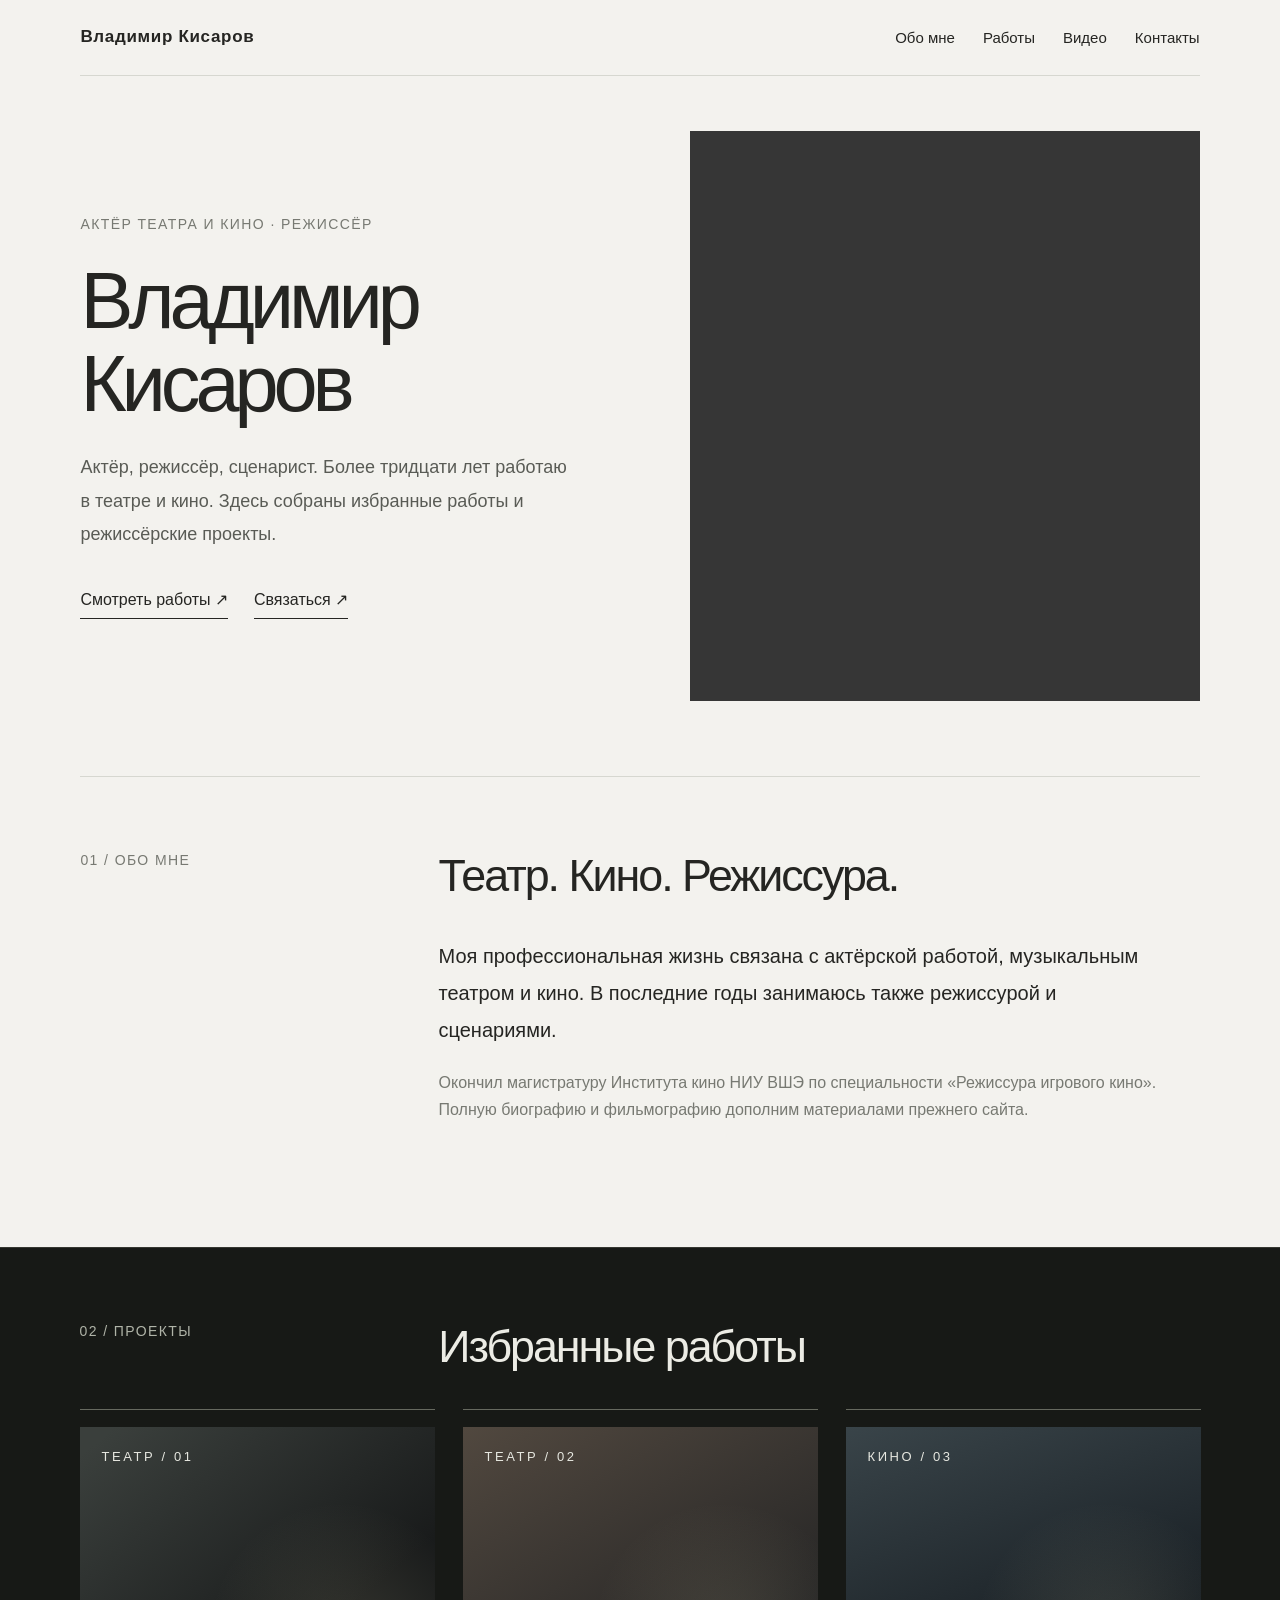
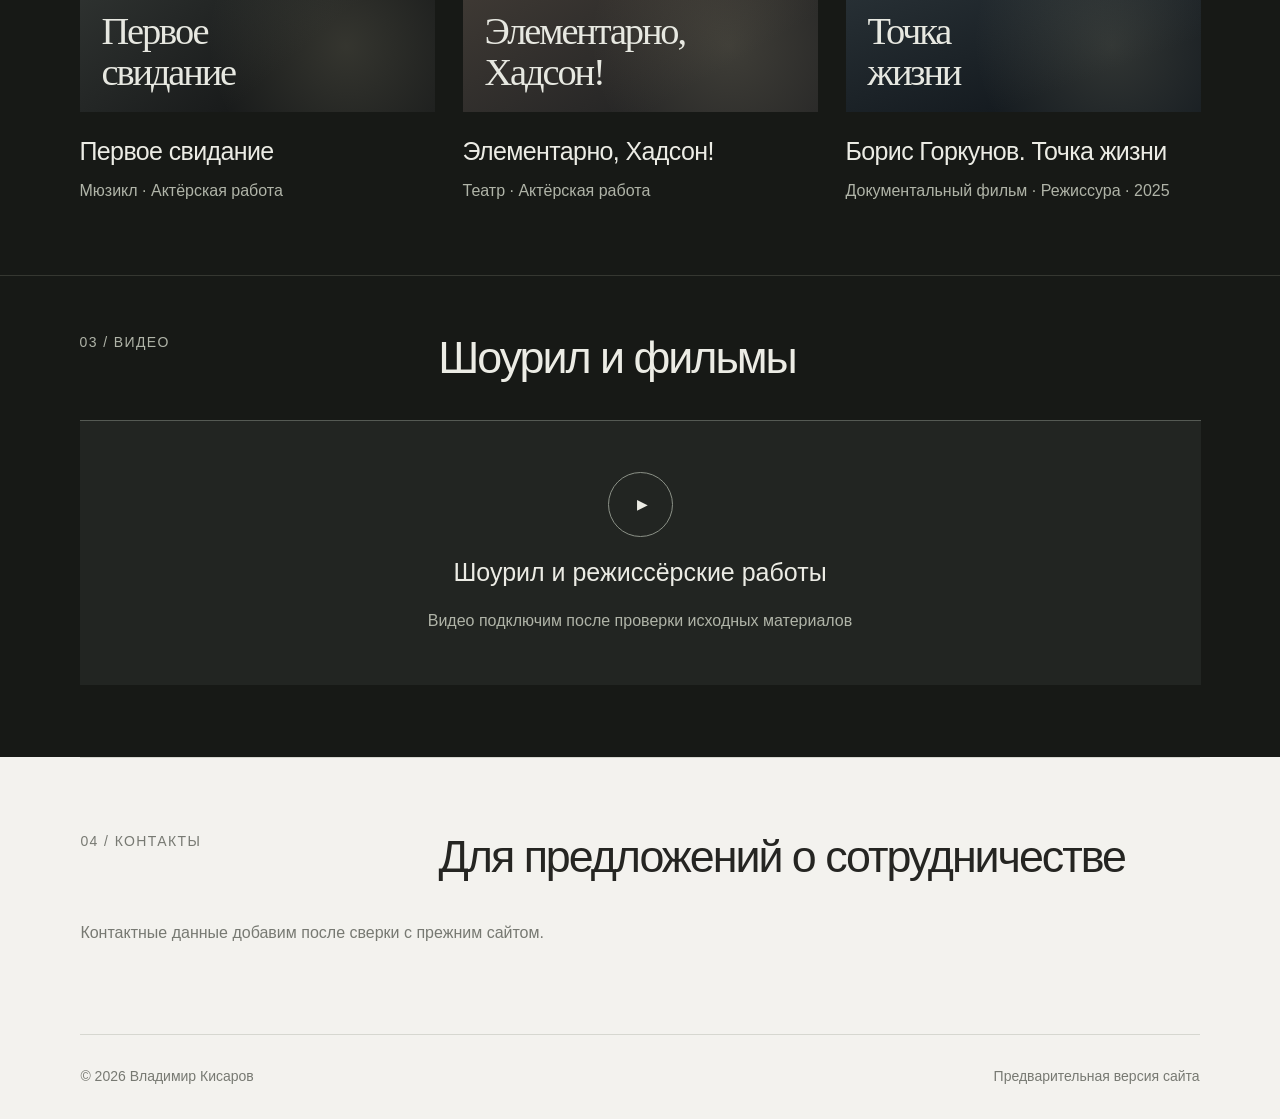
==== commit 86305f11: "Improve readability and typography throughout site" ====
--- a/index.html
+++ b/index.html
@@ -1,3 +1,15 @@
 <!doctype html><html lang="ru"><head><meta charset="utf-8"><meta name="viewport" content="width=device-width,initial-scale=1"><title>Владимир Кисаров — актёр и режиссёр</title><meta name="description" content="Владимир Кисаров. Актёр театра и кино, режиссёр, сценарист."><style>
 :root{--ink:#252522;--paper:#f3f2ee;--muted:#777972;--line:#d6d7d0}*{box-sizing:border-box}html{scroll-behavior:smooth}body{margin:0;background:var(--paper);color:var(--ink);font:15px/1.7 Arial,Helvetica,sans-serif}a{color:inherit;text-decoration:none}a:hover{text-decoration:underline}button{font:inherit}.wrap{max-width:1260px;padding:0 5.5%;margin:auto}header{display:flex;align-items:center;justify-content:space-between;min-height:76px;border-bottom:1px solid var(--line)}.logo{font-weight:650;font-size:13px;letter-spacing:.04em}.nav{display:flex;gap:30px;font-size:12px}.hero{display:grid;grid-template-columns:1fr .96fr;gap:7%;align-items:center;padding:55px 0 75px}.kicker,.index{font-size:11px;text-transform:uppercase;letter-spacing:.17em;color:var(--muted)}h1,h2,h3,p{margin-top:0}h1{font-size:clamp(51px,6.2vw,91px);letter-spacing:-.064em;line-height:1.04;font-weight:400;margin:24px 0 26px}h1 span{display:block}.summary{max-width:390px;color:#595b55;line-height:1.85;font-size:15px}.links{display:flex;gap:26px;margin-top:35px;font-size:12px}.links a{border-bottom:1px solid var(--ink);padding-bottom:5px}.photo{height:570px;background:#343733 url('https://90f1661d-2ff4-4f29-b07c-0e47453ca691.selstorage.ru/site778767/6f8d5abe-eb7f-4a89-b956-8c31d4e5184a/6f8d5abe-eb7f-4a89-b956-8c31d4e5184a-15685845.jpeg') center 24%/cover no-repeat;filter:grayscale(100%)}.section{border-top:1px solid var(--line);padding:72px 0}.section-title{display:grid;grid-template-columns:29% 1fr;gap:3%;margin-bottom:36px}h2{font-size:clamp(30px,3.5vw,48px);line-height:1.18;letter-spacing:-.045em;font-weight:400;margin:0}.copy{max-width:720px;font-size:18px;line-height:1.85}.muted{color:var(--muted);font-size:14px}.work{display:grid;grid-template-columns:repeat(3,1fr);gap:28px}.work article{border-top:1px solid #aeb0a8;padding-top:17px}.work .visual{height:220px;background:#deded8;display:grid;place-items:center;color:#8b8b84;font-size:11px;letter-spacing:.08em}.work article:nth-child(2) .visual{background:#d0d1c9}.work article:nth-child(3) .visual{background:#c2c4bc}.work h3{font-size:21px;font-weight:400;letter-spacing:-.025em;margin:20px 0 6px}.work p{font-size:12px;color:var(--muted);margin-bottom:0}.video{border-top:1px solid #b2b4ac;padding:32px 0;display:flex;align-items:center;justify-content:space-between;gap:25px}.video span{font-size:13px;color:var(--muted)}footer{border-top:1px solid var(--line);padding:30px 0;display:flex;justify-content:space-between;color:var(--muted);font-size:11px}a:focus-visible{outline:2px solid #65665f;outline-offset:4px}@media(max-width:760px){.wrap{padding:0 6%}header{min-height:66px}.nav{gap:16px}.nav a:nth-child(2){display:none}.hero{grid-template-columns:1fr;padding:55px 0}.photo{height:390px;order:-1}h1{font-size:clamp(50px,10vw,80px)}.section{padding:52px 0}.section-title{grid-template-columns:1fr;gap:16px}.work{grid-template-columns:1fr;gap:25px}.work .visual{height:180px}.video{align-items:start;flex-direction:column}.copy{font-size:16px}footer{gap:15px;flex-wrap:wrap}}@media(prefers-reduced-motion:reduce){html{scroll-behavior:auto}}.film-section{background:#171916;color:#ecece5;border-top:1px solid #353731;margin:0 calc(50% - 50vw);padding-left:max(5.5%,calc((100vw - 1121px)/2));padding-right:max(5.5%,calc((100vw - 1121px)/2));}
-.film-section .index,.film-section .muted,.film-section .work p,.film-section .video span{color:#b0b4a8}.film-section .work article{border-top:1px solid #66695f}.film-section .visual{height:285px;position:relative;display:flex;flex-direction:column;align-items:stretch;justify-content:space-between;padding:19px 22px;background:linear-gradient(140deg,#3a3f3c 5%,#191b1b 70%)!important;color:#e7e8e1;overflow:hidden}.film-section .work article:nth-child(2) .visual{background:linear-gradient(150deg,#51483f,#252525 80%)!important}.film-section .work article:nth-child(3) .visual{background:linear-gradient(160deg,#394449,#151b20 82%)!important}.film-section .visual:after{content:"";position:absolute;inset:24% -15% -30% 35%;border-radius:50%;background:radial-gradient(ellipse,#e8dfb122,transparent 68%);transform:rotate(-23deg)}.frame-label{font-size:9px;letter-spacing:.2em;z-index:1}.frame-center{font-family:Georgia,serif;font-size:clamp(29px,3vw,42px);letter-spacing:-.055em;line-height:1.07;z-index:1}.film-section .work h3{margin-top:18px}.film-video{padding-top:55px}.film-video .video{border-top-color:#555a54;background:#222522;min-height:265px;display:flex;flex-direction:column;justify-content:center;gap:14px}.video-play{width:65px;height:65px;border:1px solid #8b9187;border-radius:50%;display:grid;place-items:center;padding-left:4px;font-size:14px}.video-title{font-size:22px}.photo{filter:grayscale(90%);transition:filter .7s ease,transform .7s ease}.photo:hover{filter:grayscale(55%)}.links a{transition:opacity .2s}.links a:hover{opacity:.55}.work article{transition:transform .4s ease}.work article:hover{transform:translateY(-5px)}@media(max-width:760px){.film-section{padding-left:6%;padding-right:6%}.film-section .visual{height:250px}.film-video{padding-top:40px}}@media(prefers-reduced-motion:reduce){.photo,.links a,.work article{transition:none}.work article:hover{transform:none}}</style></head><body><div class="wrap"><header><a href="#top" class="logo">Владимир Кисаров</a><nav class="nav"><a href="#about">Обо мне</a><a href="#work">Работы</a><a href="#video">Видео</a><a href="#contact">Контакты</a></nav></header><main><div class="hero" id="top"><div><div class="kicker">Актёр театра и кино · Режиссёр</div><h1><span>Владимир</span><span>Кисаров</span></h1><p class="summary">Актёр, режиссёр, сценарист. Более тридцати лет работаю в театре и кино. Здесь собраны избранные работы и режиссёрские проекты.</p><div class="links"><a href="#work">Смотреть работы ↗</a><a href="#contact">Связаться ↗</a></div></div><div class="photo" role="img" aria-label="Портрет Владимира Кисарова"></div></div><section class="section" id="about"><div class="section-title"><div class="index">01 / Обо мне</div><h2>Театр. Кино. Режиссура.</h2></div><div class="section-title"><div></div><div><p class="copy">Моя профессиональная жизнь связана с актёрской работой, музыкальным театром и кино. В последние годы занимаюсь также режиссурой и сценариями.</p><p class="muted">Окончил магистратуру Института кино НИУ ВШЭ по специальности «Режиссура игрового кино». Полную биографию и фильмографию дополним материалами прежнего сайта.</p></div></div></section><section class="section film-section" id="work"><div class="section-title"><div class="index">02 / Проекты</div><h2>Избранные работы</h2></div><div class="work"><article><div class="visual"><span class="frame-label">ТЕАТР / 01</span><span class="frame-center">Первое<br>свидание</span></div><h3>Первое свидание</h3><p>Мюзикл · Актёрская работа</p></article><article><div class="visual"><span class="frame-label">ТЕАТР / 02</span><span class="frame-center">Элементарно,<br>Хадсон!</span></div><h3>Элементарно, Хадсон!</h3><p>Театр · Актёрская работа</p></article><article><div class="visual"><span class="frame-label">КИНО / 03</span><span class="frame-center">Точка<br>жизни</span></div><h3>Борис Горкунов. Точка жизни</h3><p>Документальный фильм · Режиссура · 2025</p></article></div></section><section class="section film-section film-video" id="video"><div class="section-title"><div class="index">03 / Видео</div><h2>Шоурил и фильмы</h2></div><div class="video"><div class="video-play" aria-hidden="true">▶</div><div class="video-title">Шоурил и режиссёрские работы</div><span>Видео подключим после проверки исходных материалов</span></div></section><section class="section" id="contact"><div class="section-title"><div class="index">04 / Контакты</div><h2>Для предложений о сотрудничестве</h2></div><p class="muted">Контактные данные добавим после сверки с прежним сайтом.</p></section></main><footer><span>© 2026 Владимир Кисаров</span><span>Предварительная версия сайта</span></footer></div></body></html>+.film-section .index,.film-section .muted,.film-section .work p,.film-section .video span{color:#b0b4a8}.film-section .work article{border-top:1px solid #66695f}.film-section .visual{height:285px;position:relative;display:flex;flex-direction:column;align-items:stretch;justify-content:space-between;padding:19px 22px;background:linear-gradient(140deg,#3a3f3c 5%,#191b1b 70%)!important;color:#e7e8e1;overflow:hidden}.film-section .work article:nth-child(2) .visual{background:linear-gradient(150deg,#51483f,#252525 80%)!important}.film-section .work article:nth-child(3) .visual{background:linear-gradient(160deg,#394449,#151b20 82%)!important}.film-section .visual:after{content:"";position:absolute;inset:24% -15% -30% 35%;border-radius:50%;background:radial-gradient(ellipse,#e8dfb122,transparent 68%);transform:rotate(-23deg)}.frame-label{font-size:9px;letter-spacing:.2em;z-index:1}.frame-center{font-family:Georgia,serif;font-size:clamp(29px,3vw,42px);letter-spacing:-.055em;line-height:1.07;z-index:1}.film-section .work h3{margin-top:18px}.film-video{padding-top:55px}.film-video .video{border-top-color:#555a54;background:#222522;min-height:265px;display:flex;flex-direction:column;justify-content:center;gap:14px}.video-play{width:65px;height:65px;border:1px solid #8b9187;border-radius:50%;display:grid;place-items:center;padding-left:4px;font-size:14px}.video-title{font-size:22px}.photo{filter:grayscale(90%);transition:filter .7s ease,transform .7s ease}.photo:hover{filter:grayscale(55%)}.links a{transition:opacity .2s}.links a:hover{opacity:.55}.work article{transition:transform .4s ease}.work article:hover{transform:translateY(-5px)}@media(max-width:760px){.film-section{padding-left:6%;padding-right:6%}.film-section .visual{height:250px}.film-video{padding-top:40px}}@media(prefers-reduced-motion:reduce){.photo,.links a,.work article{transition:none}.work article:hover{transform:none}}/* Legibility pass: desktop and mobile */
+body{font-size:17px;line-height:1.7}
+.logo{font-size:17px}.nav{font-size:15px;gap:28px}
+.kicker,.index{font-size:14px;letter-spacing:.10em}
+.summary{font-size:18px;max-width:490px}
+.links{font-size:16px}.muted{font-size:16px}
+.copy{font-size:20px}
+.work h3{font-size:25px}.work p{font-size:16px!important;line-height:1.55}
+.frame-label{font-size:13px}.frame-center{font-size:clamp(32px,3vw,44px)}
+.video-title{font-size:25px}.film-section .video span{font-size:16px}
+footer{font-size:14px}
+@media(max-width:760px){body{font-size:16px}.logo{font-size:15px}.nav{font-size:14px;gap:12px}.summary{font-size:17px}.links{font-size:15px}.kicker,.index{font-size:13px}.copy{font-size:18px}.muted{font-size:15px}.work h3{font-size:24px}.work p{font-size:15px!important}footer{font-size:13px}}
+</style></head><body><div class="wrap"><header><a href="#top" class="logo">Владимир Кисаров</a><nav class="nav"><a href="#about">Обо мне</a><a href="#work">Работы</a><a href="#video">Видео</a><a href="#contact">Контакты</a></nav></header><main><div class="hero" id="top"><div><div class="kicker">Актёр театра и кино · Режиссёр</div><h1><span>Владимир</span><span>Кисаров</span></h1><p class="summary">Актёр, режиссёр, сценарист. Более тридцати лет работаю в театре и кино. Здесь собраны избранные работы и режиссёрские проекты.</p><div class="links"><a href="#work">Смотреть работы ↗</a><a href="#contact">Связаться ↗</a></div></div><div class="photo" role="img" aria-label="Портрет Владимира Кисарова"></div></div><section class="section" id="about"><div class="section-title"><div class="index">01 / Обо мне</div><h2>Театр. Кино. Режиссура.</h2></div><div class="section-title"><div></div><div><p class="copy">Моя профессиональная жизнь связана с актёрской работой, музыкальным театром и кино. В последние годы занимаюсь также режиссурой и сценариями.</p><p class="muted">Окончил магистратуру Института кино НИУ ВШЭ по специальности «Режиссура игрового кино». Полную биографию и фильмографию дополним материалами прежнего сайта.</p></div></div></section><section class="section film-section" id="work"><div class="section-title"><div class="index">02 / Проекты</div><h2>Избранные работы</h2></div><div class="work"><article><div class="visual"><span class="frame-label">ТЕАТР / 01</span><span class="frame-center">Первое<br>свидание</span></div><h3>Первое свидание</h3><p>Мюзикл · Актёрская работа</p></article><article><div class="visual"><span class="frame-label">ТЕАТР / 02</span><span class="frame-center">Элементарно,<br>Хадсон!</span></div><h3>Элементарно, Хадсон!</h3><p>Театр · Актёрская работа</p></article><article><div class="visual"><span class="frame-label">КИНО / 03</span><span class="frame-center">Точка<br>жизни</span></div><h3>Борис Горкунов. Точка жизни</h3><p>Документальный фильм · Режиссура · 2025</p></article></div></section><section class="section film-section film-video" id="video"><div class="section-title"><div class="index">03 / Видео</div><h2>Шоурил и фильмы</h2></div><div class="video"><div class="video-play" aria-hidden="true">▶</div><div class="video-title">Шоурил и режиссёрские работы</div><span>Видео подключим после проверки исходных материалов</span></div></section><section class="section" id="contact"><div class="section-title"><div class="index">04 / Контакты</div><h2>Для предложений о сотрудничестве</h2></div><p class="muted">Контактные данные добавим после сверки с прежним сайтом.</p></section></main><footer><span>© 2026 Владимир Кисаров</span><span>Предварительная версия сайта</span></footer></div></body></html>
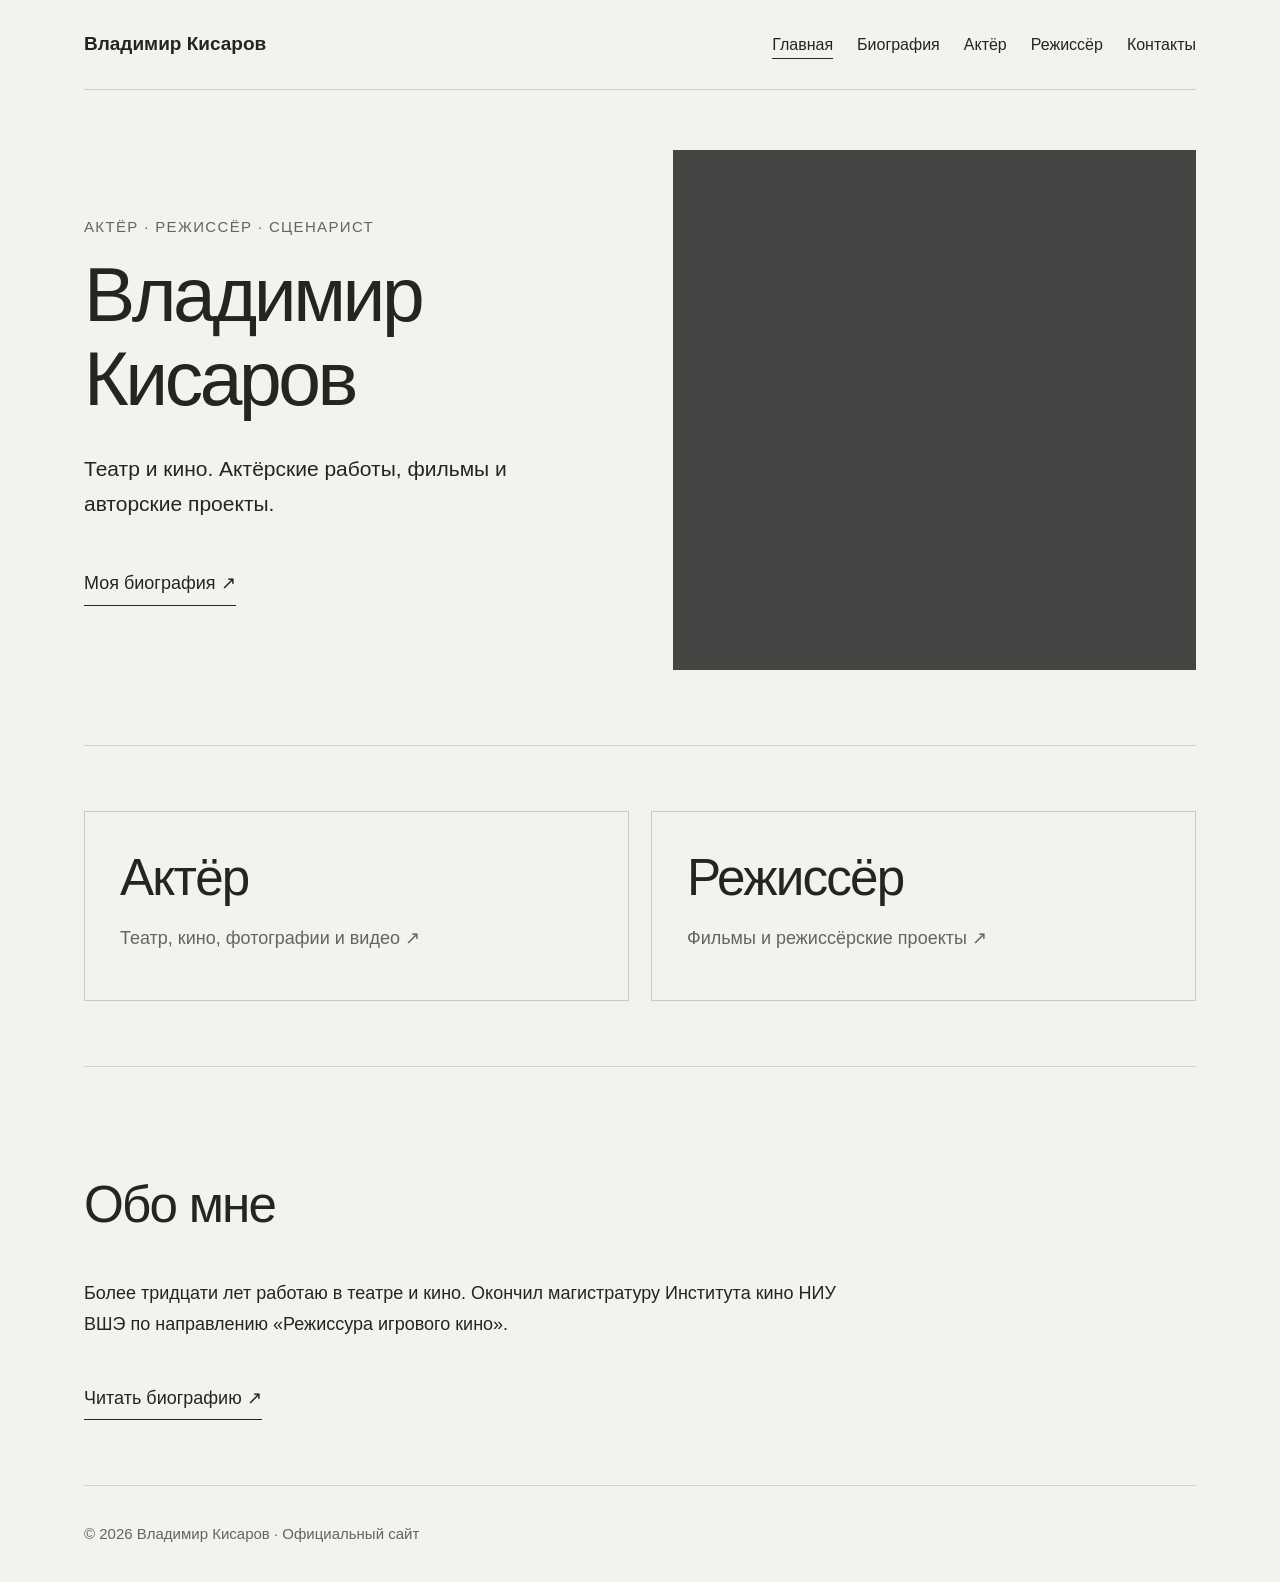
==== commit ec3be87d: "Convert home to multipage portfolio with agreed navigation" ====
--- a/index.html
+++ b/index.html
@@ -1,15 +1 @@
-<!doctype html><html lang="ru"><head><meta charset="utf-8"><meta name="viewport" content="width=device-width,initial-scale=1"><title>Владимир Кисаров — актёр и режиссёр</title><meta name="description" content="Владимир Кисаров. Актёр театра и кино, режиссёр, сценарист."><style>
-:root{--ink:#252522;--paper:#f3f2ee;--muted:#777972;--line:#d6d7d0}*{box-sizing:border-box}html{scroll-behavior:smooth}body{margin:0;background:var(--paper);color:var(--ink);font:15px/1.7 Arial,Helvetica,sans-serif}a{color:inherit;text-decoration:none}a:hover{text-decoration:underline}button{font:inherit}.wrap{max-width:1260px;padding:0 5.5%;margin:auto}header{display:flex;align-items:center;justify-content:space-between;min-height:76px;border-bottom:1px solid var(--line)}.logo{font-weight:650;font-size:13px;letter-spacing:.04em}.nav{display:flex;gap:30px;font-size:12px}.hero{display:grid;grid-template-columns:1fr .96fr;gap:7%;align-items:center;padding:55px 0 75px}.kicker,.index{font-size:11px;text-transform:uppercase;letter-spacing:.17em;color:var(--muted)}h1,h2,h3,p{margin-top:0}h1{font-size:clamp(51px,6.2vw,91px);letter-spacing:-.064em;line-height:1.04;font-weight:400;margin:24px 0 26px}h1 span{display:block}.summary{max-width:390px;color:#595b55;line-height:1.85;font-size:15px}.links{display:flex;gap:26px;margin-top:35px;font-size:12px}.links a{border-bottom:1px solid var(--ink);padding-bottom:5px}.photo{height:570px;background:#343733 url('https://90f1661d-2ff4-4f29-b07c-0e47453ca691.selstorage.ru/site778767/6f8d5abe-eb7f-4a89-b956-8c31d4e5184a/6f8d5abe-eb7f-4a89-b956-8c31d4e5184a-15685845.jpeg') center 24%/cover no-repeat;filter:grayscale(100%)}.section{border-top:1px solid var(--line);padding:72px 0}.section-title{display:grid;grid-template-columns:29% 1fr;gap:3%;margin-bottom:36px}h2{font-size:clamp(30px,3.5vw,48px);line-height:1.18;letter-spacing:-.045em;font-weight:400;margin:0}.copy{max-width:720px;font-size:18px;line-height:1.85}.muted{color:var(--muted);font-size:14px}.work{display:grid;grid-template-columns:repeat(3,1fr);gap:28px}.work article{border-top:1px solid #aeb0a8;padding-top:17px}.work .visual{height:220px;background:#deded8;display:grid;place-items:center;color:#8b8b84;font-size:11px;letter-spacing:.08em}.work article:nth-child(2) .visual{background:#d0d1c9}.work article:nth-child(3) .visual{background:#c2c4bc}.work h3{font-size:21px;font-weight:400;letter-spacing:-.025em;margin:20px 0 6px}.work p{font-size:12px;color:var(--muted);margin-bottom:0}.video{border-top:1px solid #b2b4ac;padding:32px 0;display:flex;align-items:center;justify-content:space-between;gap:25px}.video span{font-size:13px;color:var(--muted)}footer{border-top:1px solid var(--line);padding:30px 0;display:flex;justify-content:space-between;color:var(--muted);font-size:11px}a:focus-visible{outline:2px solid #65665f;outline-offset:4px}@media(max-width:760px){.wrap{padding:0 6%}header{min-height:66px}.nav{gap:16px}.nav a:nth-child(2){display:none}.hero{grid-template-columns:1fr;padding:55px 0}.photo{height:390px;order:-1}h1{font-size:clamp(50px,10vw,80px)}.section{padding:52px 0}.section-title{grid-template-columns:1fr;gap:16px}.work{grid-template-columns:1fr;gap:25px}.work .visual{height:180px}.video{align-items:start;flex-direction:column}.copy{font-size:16px}footer{gap:15px;flex-wrap:wrap}}@media(prefers-reduced-motion:reduce){html{scroll-behavior:auto}}.film-section{background:#171916;color:#ecece5;border-top:1px solid #353731;margin:0 calc(50% - 50vw);padding-left:max(5.5%,calc((100vw - 1121px)/2));padding-right:max(5.5%,calc((100vw - 1121px)/2));}
-.film-section .index,.film-section .muted,.film-section .work p,.film-section .video span{color:#b0b4a8}.film-section .work article{border-top:1px solid #66695f}.film-section .visual{height:285px;position:relative;display:flex;flex-direction:column;align-items:stretch;justify-content:space-between;padding:19px 22px;background:linear-gradient(140deg,#3a3f3c 5%,#191b1b 70%)!important;color:#e7e8e1;overflow:hidden}.film-section .work article:nth-child(2) .visual{background:linear-gradient(150deg,#51483f,#252525 80%)!important}.film-section .work article:nth-child(3) .visual{background:linear-gradient(160deg,#394449,#151b20 82%)!important}.film-section .visual:after{content:"";position:absolute;inset:24% -15% -30% 35%;border-radius:50%;background:radial-gradient(ellipse,#e8dfb122,transparent 68%);transform:rotate(-23deg)}.frame-label{font-size:9px;letter-spacing:.2em;z-index:1}.frame-center{font-family:Georgia,serif;font-size:clamp(29px,3vw,42px);letter-spacing:-.055em;line-height:1.07;z-index:1}.film-section .work h3{margin-top:18px}.film-video{padding-top:55px}.film-video .video{border-top-color:#555a54;background:#222522;min-height:265px;display:flex;flex-direction:column;justify-content:center;gap:14px}.video-play{width:65px;height:65px;border:1px solid #8b9187;border-radius:50%;display:grid;place-items:center;padding-left:4px;font-size:14px}.video-title{font-size:22px}.photo{filter:grayscale(90%);transition:filter .7s ease,transform .7s ease}.photo:hover{filter:grayscale(55%)}.links a{transition:opacity .2s}.links a:hover{opacity:.55}.work article{transition:transform .4s ease}.work article:hover{transform:translateY(-5px)}@media(max-width:760px){.film-section{padding-left:6%;padding-right:6%}.film-section .visual{height:250px}.film-video{padding-top:40px}}@media(prefers-reduced-motion:reduce){.photo,.links a,.work article{transition:none}.work article:hover{transform:none}}/* Legibility pass: desktop and mobile */
-body{font-size:17px;line-height:1.7}
-.logo{font-size:17px}.nav{font-size:15px;gap:28px}
-.kicker,.index{font-size:14px;letter-spacing:.10em}
-.summary{font-size:18px;max-width:490px}
-.links{font-size:16px}.muted{font-size:16px}
-.copy{font-size:20px}
-.work h3{font-size:25px}.work p{font-size:16px!important;line-height:1.55}
-.frame-label{font-size:13px}.frame-center{font-size:clamp(32px,3vw,44px)}
-.video-title{font-size:25px}.film-section .video span{font-size:16px}
-footer{font-size:14px}
-@media(max-width:760px){body{font-size:16px}.logo{font-size:15px}.nav{font-size:14px;gap:12px}.summary{font-size:17px}.links{font-size:15px}.kicker,.index{font-size:13px}.copy{font-size:18px}.muted{font-size:15px}.work h3{font-size:24px}.work p{font-size:15px!important}footer{font-size:13px}}
-</style></head><body><div class="wrap"><header><a href="#top" class="logo">Владимир Кисаров</a><nav class="nav"><a href="#about">Обо мне</a><a href="#work">Работы</a><a href="#video">Видео</a><a href="#contact">Контакты</a></nav></header><main><div class="hero" id="top"><div><div class="kicker">Актёр театра и кино · Режиссёр</div><h1><span>Владимир</span><span>Кисаров</span></h1><p class="summary">Актёр, режиссёр, сценарист. Более тридцати лет работаю в театре и кино. Здесь собраны избранные работы и режиссёрские проекты.</p><div class="links"><a href="#work">Смотреть работы ↗</a><a href="#contact">Связаться ↗</a></div></div><div class="photo" role="img" aria-label="Портрет Владимира Кисарова"></div></div><section class="section" id="about"><div class="section-title"><div class="index">01 / Обо мне</div><h2>Театр. Кино. Режиссура.</h2></div><div class="section-title"><div></div><div><p class="copy">Моя профессиональная жизнь связана с актёрской работой, музыкальным театром и кино. В последние годы занимаюсь также режиссурой и сценариями.</p><p class="muted">Окончил магистратуру Института кино НИУ ВШЭ по специальности «Режиссура игрового кино». Полную биографию и фильмографию дополним материалами прежнего сайта.</p></div></div></section><section class="section film-section" id="work"><div class="section-title"><div class="index">02 / Проекты</div><h2>Избранные работы</h2></div><div class="work"><article><div class="visual"><span class="frame-label">ТЕАТР / 01</span><span class="frame-center">Первое<br>свидание</span></div><h3>Первое свидание</h3><p>Мюзикл · Актёрская работа</p></article><article><div class="visual"><span class="frame-label">ТЕАТР / 02</span><span class="frame-center">Элементарно,<br>Хадсон!</span></div><h3>Элементарно, Хадсон!</h3><p>Театр · Актёрская работа</p></article><article><div class="visual"><span class="frame-label">КИНО / 03</span><span class="frame-center">Точка<br>жизни</span></div><h3>Борис Горкунов. Точка жизни</h3><p>Документальный фильм · Режиссура · 2025</p></article></div></section><section class="section film-section film-video" id="video"><div class="section-title"><div class="index">03 / Видео</div><h2>Шоурил и фильмы</h2></div><div class="video"><div class="video-play" aria-hidden="true">▶</div><div class="video-title">Шоурил и режиссёрские работы</div><span>Видео подключим после проверки исходных материалов</span></div></section><section class="section" id="contact"><div class="section-title"><div class="index">04 / Контакты</div><h2>Для предложений о сотрудничестве</h2></div><p class="muted">Контактные данные добавим после сверки с прежним сайтом.</p></section></main><footer><span>© 2026 Владимир Кисаров</span><span>Предварительная версия сайта</span></footer></div></body></html>+<!doctype html><html lang="ru"><head><meta charset="UTF-8"><meta name="viewport" content="width=device-width, initial-scale=1"><meta name="description" content="Владимир Кисаров — актёр, режиссёр, сценарист. Главная."><title>Главная | Владимир Кисаров</title><style>:root{--paper:#f3f2ee;--ink:#242521;--muted:#62665f;--dark:#171916}*{box-sizing:border-box}html{scroll-behavior:smooth}body{margin:0;background:var(--paper);color:var(--ink);font:18px/1.7 Arial,sans-serif}a{color:inherit;text-decoration:none}a:hover{text-decoration:underline}.wrap{max-width:1240px;margin:auto;padding:0 5%}header{display:flex;justify-content:space-between;align-items:center;gap:24px;min-height:90px;border-bottom:1px solid #cbcfc7}.logo{font-size:19px;font-weight:700}.nav{display:flex;gap:24px;flex-wrap:wrap}.nav a{font-size:16px}.nav a[aria-current=page]{text-decoration:underline;text-underline-offset:8px}h1{font-size:clamp(52px,6vw,85px);font-weight:400;letter-spacing:-.045em;line-height:1.1;margin:12px 0 30px}h2{font-size:clamp(34px,4vw,52px);font-weight:400;letter-spacing:-.035em;line-height:1.2}.eyebrow{font-size:15px;text-transform:uppercase;letter-spacing:.09em;color:var(--muted)}.hero{display:grid;grid-template-columns:1fr 1fr;gap:6%;align-items:center;padding:60px 0 75px}.portrait{min-height:520px;background:#42463d url('https://90f1661d-2ff4-4f29-b07c-0e47453ca691.selstorage.ru/site778767/6f8d5abe-eb7f-4a89-b956-8c31d4e5184a/6f8d5abe-eb7f-4a89-b956-8c31d4e5184a-15685845.jpeg') center 25%/cover no-repeat;filter:grayscale(80%)}p{max-width:760px}section{padding:65px 0;border-top:1px solid #cfd1c9}.intro{font-size:21px;max-width:720px}.cards{display:grid;grid-template-columns:repeat(2,1fr);gap:22px}.card{padding:35px;border:1px solid #c8cac2;min-height:190px}.card h2{margin:0 0 15px}.card p{color:var(--muted);margin:0}.film{background:var(--dark);color:#f1f0eb;padding:65px 5%;margin:0 calc(50% - 50vw)}.film-inner{max-width:1116px;margin:auto}.film p{color:#b8bcb3}.items{display:grid;grid-template-columns:repeat(2,1fr);gap:24px}.item{border-top:1px solid #74776e;padding-top:22px}.item h2{font-size:31px}.placeholder{height:200px;border:1px solid #777d70;background:linear-gradient(120deg,#30352f,#171a18);display:grid;place-items:center;color:#b5b6ae;font-size:16px}.action{display:inline-block;margin-top:25px;border-bottom:1px solid;padding-bottom:6px}.note{font-size:16px;color:var(--muted)}.socials{display:grid;gap:0;max-width:730px}.socials a{display:flex;justify-content:space-between;align-items:center;padding:19px 0;border-bottom:1px solid #bfc2b9;font-size:21px}footer{padding:35px 0;border-top:1px solid #cfd1c9;color:var(--muted);font-size:15px}a:focus-visible{outline:2px solid;outline-offset:4px}@media(max-width:800px){header{align-items:flex-start;flex-direction:column;padding:20px 0;gap:15px}.nav{gap:10px 18px}.nav a{font-size:15px}.hero{grid-template-columns:1fr;padding:38px 0}.portrait{min-height:350px;order:-1}.cards,.items{grid-template-columns:1fr}.card{min-height:0}.film{padding:50px 5%}section{padding:45px 0}}@media(prefers-reduced-motion:reduce){html{scroll-behavior:auto}}</style></head><body><div class="wrap"><header><a class="logo" href="index.html">Владимир Кисаров</a><nav class="nav" aria-label="Основное меню"><a href="index.html" aria-current="page">Главная</a><a href="biography.html">Биография</a><a href="actor.html">Актёр</a><a href="director.html">Режиссёр</a><a href="contacts.html">Контакты</a></nav></header><main><div class="hero"><div><div class="eyebrow">Актёр · Режиссёр · Сценарист</div><h1>Владимир<br>Кисаров</h1><p class="intro">Театр и кино. Актёрские работы, фильмы и авторские проекты.</p><a class="action" href="biography.html">Моя биография ↗</a></div><div class="portrait" role="img" aria-label="Портрет Владимира Кисарова"></div></div><section><div class="cards"><a class="card" href="actor.html"><h2>Актёр</h2><p>Театр, кино, фотографии и видео ↗</p></a><a class="card" href="director.html"><h2>Режиссёр</h2><p>Фильмы и режиссёрские проекты ↗</p></a></div></section><section><h2>Обо мне</h2><p>Более тридцати лет работаю в театре и кино. Окончил магистратуру Института кино НИУ ВШЭ по направлению «Режиссура игрового кино».</p><a class="action" href="biography.html">Читать биографию ↗</a></section></main><footer>© 2026 Владимир Кисаров · Официальный сайт</footer></div></body></html>
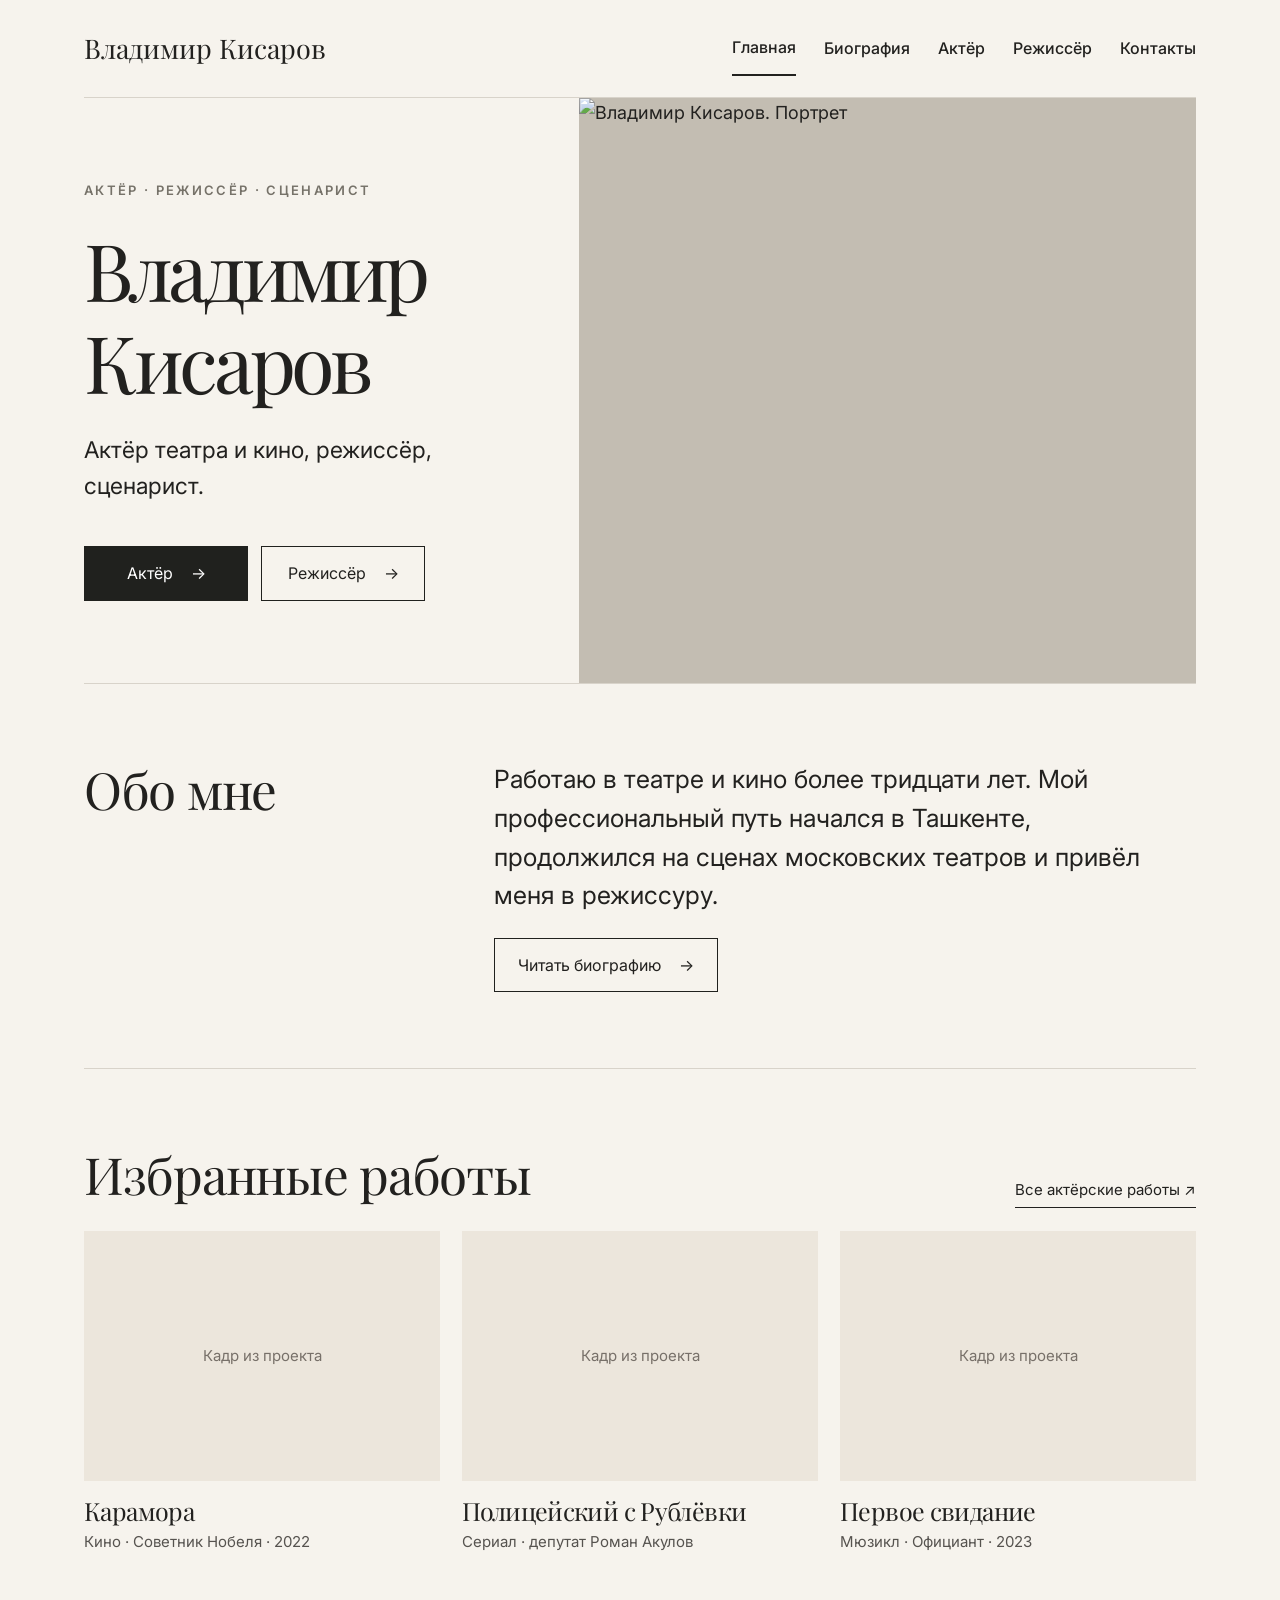
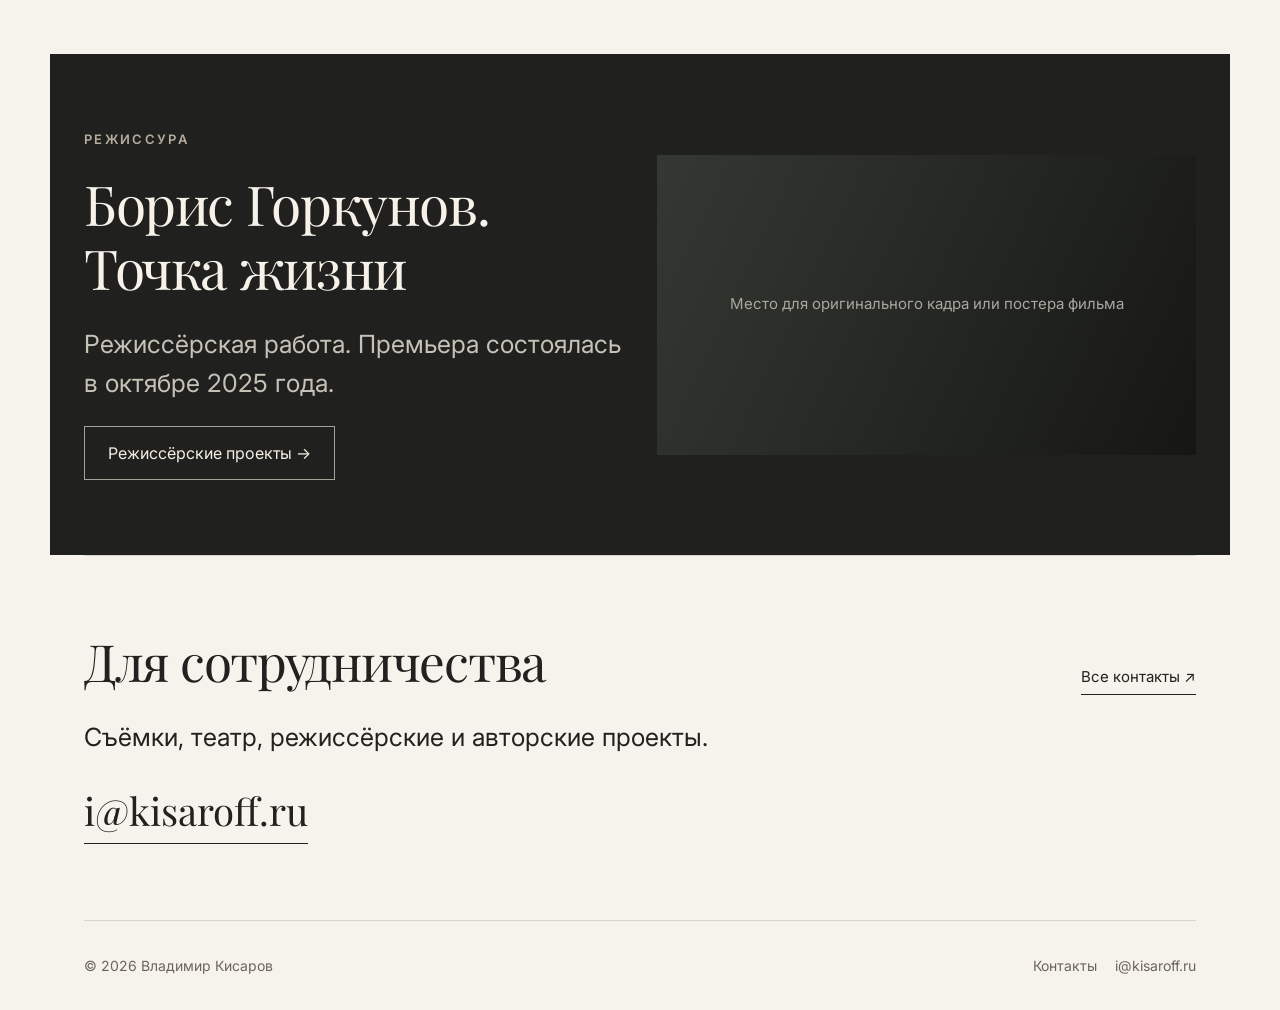
==== commit c24a2bfb: "Apply approved editorial website template to index.html" ====
--- a/index.html
+++ b/index.html
@@ -1 +1 @@
-<!doctype html><html lang="ru"><head><meta charset="UTF-8"><meta name="viewport" content="width=device-width, initial-scale=1"><meta name="description" content="Владимир Кисаров — актёр, режиссёр, сценарист. Главная."><title>Главная | Владимир Кисаров</title><style>:root{--paper:#f3f2ee;--ink:#242521;--muted:#62665f;--dark:#171916}*{box-sizing:border-box}html{scroll-behavior:smooth}body{margin:0;background:var(--paper);color:var(--ink);font:18px/1.7 Arial,sans-serif}a{color:inherit;text-decoration:none}a:hover{text-decoration:underline}.wrap{max-width:1240px;margin:auto;padding:0 5%}header{display:flex;justify-content:space-between;align-items:center;gap:24px;min-height:90px;border-bottom:1px solid #cbcfc7}.logo{font-size:19px;font-weight:700}.nav{display:flex;gap:24px;flex-wrap:wrap}.nav a{font-size:16px}.nav a[aria-current=page]{text-decoration:underline;text-underline-offset:8px}h1{font-size:clamp(52px,6vw,85px);font-weight:400;letter-spacing:-.045em;line-height:1.1;margin:12px 0 30px}h2{font-size:clamp(34px,4vw,52px);font-weight:400;letter-spacing:-.035em;line-height:1.2}.eyebrow{font-size:15px;text-transform:uppercase;letter-spacing:.09em;color:var(--muted)}.hero{display:grid;grid-template-columns:1fr 1fr;gap:6%;align-items:center;padding:60px 0 75px}.portrait{min-height:520px;background:#42463d url('https://90f1661d-2ff4-4f29-b07c-0e47453ca691.selstorage.ru/site778767/6f8d5abe-eb7f-4a89-b956-8c31d4e5184a/6f8d5abe-eb7f-4a89-b956-8c31d4e5184a-15685845.jpeg') center 25%/cover no-repeat;filter:grayscale(80%)}p{max-width:760px}section{padding:65px 0;border-top:1px solid #cfd1c9}.intro{font-size:21px;max-width:720px}.cards{display:grid;grid-template-columns:repeat(2,1fr);gap:22px}.card{padding:35px;border:1px solid #c8cac2;min-height:190px}.card h2{margin:0 0 15px}.card p{color:var(--muted);margin:0}.film{background:var(--dark);color:#f1f0eb;padding:65px 5%;margin:0 calc(50% - 50vw)}.film-inner{max-width:1116px;margin:auto}.film p{color:#b8bcb3}.items{display:grid;grid-template-columns:repeat(2,1fr);gap:24px}.item{border-top:1px solid #74776e;padding-top:22px}.item h2{font-size:31px}.placeholder{height:200px;border:1px solid #777d70;background:linear-gradient(120deg,#30352f,#171a18);display:grid;place-items:center;color:#b5b6ae;font-size:16px}.action{display:inline-block;margin-top:25px;border-bottom:1px solid;padding-bottom:6px}.note{font-size:16px;color:var(--muted)}.socials{display:grid;gap:0;max-width:730px}.socials a{display:flex;justify-content:space-between;align-items:center;padding:19px 0;border-bottom:1px solid #bfc2b9;font-size:21px}footer{padding:35px 0;border-top:1px solid #cfd1c9;color:var(--muted);font-size:15px}a:focus-visible{outline:2px solid;outline-offset:4px}@media(max-width:800px){header{align-items:flex-start;flex-direction:column;padding:20px 0;gap:15px}.nav{gap:10px 18px}.nav a{font-size:15px}.hero{grid-template-columns:1fr;padding:38px 0}.portrait{min-height:350px;order:-1}.cards,.items{grid-template-columns:1fr}.card{min-height:0}.film{padding:50px 5%}section{padding:45px 0}}@media(prefers-reduced-motion:reduce){html{scroll-behavior:auto}}</style></head><body><div class="wrap"><header><a class="logo" href="index.html">Владимир Кисаров</a><nav class="nav" aria-label="Основное меню"><a href="index.html" aria-current="page">Главная</a><a href="biography.html">Биография</a><a href="actor.html">Актёр</a><a href="director.html">Режиссёр</a><a href="contacts.html">Контакты</a></nav></header><main><div class="hero"><div><div class="eyebrow">Актёр · Режиссёр · Сценарист</div><h1>Владимир<br>Кисаров</h1><p class="intro">Театр и кино. Актёрские работы, фильмы и авторские проекты.</p><a class="action" href="biography.html">Моя биография ↗</a></div><div class="portrait" role="img" aria-label="Портрет Владимира Кисарова"></div></div><section><div class="cards"><a class="card" href="actor.html"><h2>Актёр</h2><p>Театр, кино, фотографии и видео ↗</p></a><a class="card" href="director.html"><h2>Режиссёр</h2><p>Фильмы и режиссёрские проекты ↗</p></a></div></section><section><h2>Обо мне</h2><p>Более тридцати лет работаю в театре и кино. Окончил магистратуру Института кино НИУ ВШЭ по направлению «Режиссура игрового кино».</p><a class="action" href="biography.html">Читать биографию ↗</a></section></main><footer>© 2026 Владимир Кисаров · Официальный сайт</footer></div></body></html>+<!doctype html><html lang="ru"><head><meta charset="utf-8"><meta name="viewport" content="width=device-width,initial-scale=1"><meta name="theme-color" content="#f6f3ed"><meta name="description" content="Официальный сайт Владимира Кисарова: актёр, режиссёр, сценарист. Биография, кино, театральные работы и контакты."><title>Главная — Владимир Кисаров</title><link rel="stylesheet" href="styles.css"></head><body><div class="site-shell"><header class="site-header"><a class="wordmark" href="index.html">Владимир Кисаров</a><nav class="navigation" aria-label="Основное меню"><a href="index.html" aria-current="page">Главная</a><a href="biography.html">Биография</a><a href="actor.html">Актёр</a><a href="director.html">Режиссёр</a><a href="contacts.html">Контакты</a></nav></header><main id="content"><div class="home-hero"><div class="hero-text"><div class="kicker">Актёр · Режиссёр · Сценарист</div><h1>Владимир<br>Кисаров</h1><p class="lead">Актёр театра и кино, режиссёр, сценарист.</p><div class="buttons"><a class="btn" href="actor.html">Актёр <span aria-hidden="true">→</span></a><a class="btn ghost" href="director.html">Режиссёр <span aria-hidden="true">→</span></a></div></div><div class="hero-portrait"><img src="https://90f1661d-2ff4-4f29-b07c-0e47453ca691.selstorage.ru/site778767/6f8d5abe-eb7f-4a89-b956-8c31d4e5184a/6f8d5abe-eb7f-4a89-b956-8c31d4e5184a-15685845.jpeg" alt="Владимир Кисаров. Портрет" loading="eager"></div></div><section class="section split-copy"><h2>Обо мне</h2><div><p class="lead">Работаю в театре и кино более тридцати лет. Мой профессиональный путь начался в Ташкенте, продолжился на сценах московских театров и привёл меня в режиссуру.</p><a class="btn ghost" href="biography.html">Читать биографию <span aria-hidden="true">→</span></a></div></section><section class="section"><div class="section-heading"><h2>Избранные работы</h2><a class="small-link" href="actor.html">Все актёрские работы ↗</a></div><div class="projects"><article class="project"><div class="cover"><span class="cover-note">Кадр из проекта</span></div><h3>Карамора</h3><p>Кино · Советник Нобеля · 2022</p></article><article class="project"><div class="cover"><span class="cover-note">Кадр из проекта</span></div><h3>Полицейский с Рублёвки</h3><p>Сериал · депутат Роман Акулов</p></article><article class="project"><div class="cover"><span class="cover-note">Кадр из проекта</span></div><h3>Первое свидание</h3><p>Мюзикл · Официант · 2023</p></article></div></section><section class="dark-band"><div class="dark-grid"><div><div class="kicker">Режиссура</div><h2>Борис Горкунов.<br>Точка жизни</h2><p class="lead">Режиссёрская работа. Премьера состоялась в октябре 2025 года.</p><a class="btn ghost" href="director.html" style="color:#f4efe5;border-color:#a8a196">Режиссёрские проекты →</a></div><div class="dark-image">Место для оригинального кадра или постера фильма</div></div></section><section class="section"><div class="section-heading"><h2>Для сотрудничества</h2><a class="small-link" href="contacts.html">Все контакты ↗</a></div><p class="lead">Съёмки, театр, режиссёрские и авторские проекты.</p><a class="contact-email" href="mailto:i@kisaroff.ru">i@kisaroff.ru</a></section></main><footer class="site-footer"><span>© 2026 Владимир Кисаров</span><nav aria-label="Ссылки внизу страницы"><a href="contacts.html">Контакты</a><a href="mailto:i@kisaroff.ru">i@kisaroff.ru</a></nav></footer></div></body></html>
--- a/styles.css
+++ b/styles.css
@@ -0,0 +1,3 @@
+@import url('https://fonts.googleapis.com/css2?family=Inter:wght@400;500;600;700&family=Playfair+Display:wght@400;500;600&display=swap');
+:root{--bg:#f6f3ed;--ink:#22211f;--ink2:#56534f;--line:#d8d3ca;--sand:#ece6dc;--dark:#20211e;--light:#fffdfa;--max:1180px}
+*{box-sizing:border-box}html{scroll-behavior:smooth}body{background:var(--bg);color:var(--ink);margin:0;font-family:Inter,Arial,sans-serif;font-size:18px;line-height:1.65;-webkit-font-smoothing:antialiased}a{color:inherit;text-decoration:none}button{font:inherit}a:hover{text-decoration:none;color:#84715d}a:focus-visible,button:focus-visible,summary:focus-visible{outline:3px solid #8e775d;outline-offset:5px}img{display:block;max-width:100%;height:auto}h1,h2,h3{font-family:'Playfair Display',Georgia,serif;font-weight:400;line-height:1.16;letter-spacing:-.025em}h1{font-size:clamp(54px,6.2vw,92px);margin:0 0 26px}h2{font-size:clamp(34px,4vw,54px);margin:0 0 26px}h3{font-size:clamp(25px,2.5vw,35px);margin:0 0 13px}p{margin:0 0 23px}strong{font-weight:600}.site-shell{max-width:var(--max);margin:0 auto;padding:0 34px}.site-header{display:flex;align-items:center;justify-content:space-between;gap:30px;min-height:98px;border-bottom:1px solid var(--line)}.wordmark{font-family:'Playfair Display',Georgia,serif;font-size:27px;white-space:nowrap;line-height:1.2}.navigation{display:flex;align-items:center;gap:28px;flex-wrap:wrap}.navigation a{font-size:16px;font-weight:500;white-space:nowrap;padding:13px 0}.navigation a[aria-current="page"]{border-bottom:2px solid var(--ink)}.section{padding:76px 0;border-top:1px solid var(--line)}.kicker{font-size:13px;letter-spacing:.18em;text-transform:uppercase;font-weight:600;color:#767269;margin-bottom:21px}.lead{font-size:clamp(20px,2.2vw,25px);line-height:1.55;max-width:760px}.muted{color:var(--ink2)}.home-hero{display:grid;grid-template-columns:.89fr 1.11fr;gap:0;min-height:585px;align-items:stretch}.hero-text{display:flex;flex-direction:column;justify-content:center;padding:68px 28px 68px 0}.hero-text h1{letter-spacing:-.055em}.hero-text .lead{font-size:23px;max-width:410px}.hero-portrait{position:relative;min-height:570px;overflow:hidden;background:#c3bdb2}.hero-portrait img{width:100%;height:100%;object-fit:cover;object-position:center 19%;filter:grayscale(.2)}.portrait-caption{position:absolute;bottom:16px;right:17px;background:rgba(29,29,27,.72);color:#fff;font-size:12px;padding:6px 10px;letter-spacing:.06em}.buttons{display:flex;gap:13px;flex-wrap:wrap;margin-top:19px}.btn{display:inline-flex;align-items:center;justify-content:center;gap:18px;background:var(--dark);color:#fff;min-width:164px;padding:13px 23px;font-size:16px;border:1px solid var(--dark);transition:background .2s}.btn:hover{color:#fff;background:#514d46}.btn.ghost{background:transparent;color:var(--ink)}.btn.ghost:hover{color:var(--ink);background:var(--sand)}.section-heading{display:flex;justify-content:space-between;align-items:baseline;gap:20px}.section-heading .small-link{font-size:15px;border-bottom:1px solid var(--ink);padding-bottom:4px;white-space:nowrap}.split-copy{display:grid;grid-template-columns:.35fr .65fr;gap:32px}.split-copy p{max-width:710px}.projects{display:grid;grid-template-columns:repeat(3,1fr);gap:22px}.project .cover{aspect-ratio:1.42;background:var(--sand);display:flex;align-items:center;justify-content:center;overflow:hidden}.cover img{width:100%;height:100%;object-fit:cover}.cover-note{padding:20px;color:#777069;font-size:15px;text-align:center}.project h3{font-size:25px;margin-top:15px;margin-bottom:5px}.project p{font-size:15px;color:var(--ink2)}.dark-band{background:var(--dark);color:#f6f2e9;margin:0 -34px;padding:75px 34px}.dark-band .kicker{color:#b7ac9e}.dark-band .muted,.dark-band p{color:#c6c2b8}.dark-grid{display:grid;grid-template-columns:1fr 1fr;gap:34px;align-items:center}.dark-grid h2{font-size:clamp(40px,4.3vw,65px)}.dark-image{min-height:300px;background:linear-gradient(115deg,#343832,#161715);display:flex;align-items:center;justify-content:center;text-align:center;padding:30px;color:#aaa79f;font-size:15px}.page-heading{padding:75px 0 64px}.page-heading h1{margin:0 0 23px}.page-heading .lead{margin:0}.bio-layout{display:grid;grid-template-columns:1fr 1.9fr;gap:65px}.bio-layout aside{font-size:16px;color:var(--ink2)}.timeline{position:relative;list-style:none;margin:0;padding:0 0 0 28px}.timeline:before{content:"";position:absolute;left:7px;top:12px;bottom:20px;border-left:1px solid #a69d91}.timeline li{position:relative;display:grid;grid-template-columns:130px 1fr;gap:24px;padding:0 0 31px}.timeline li:before{content:"";width:11px;height:11px;background:var(--ink);border-radius:50%;position:absolute;left:-26px;top:9px}.timeline .date{font-size:17px;font-weight:600}.timeline .detail{font-size:18px}.bio-note{max-width:770px}.portrait-grid{display:grid;grid-template-columns:1fr 1fr;gap:16px}.portrait-grid img{width:100%;aspect-ratio:3/3.6;object-fit:cover;object-position:center 20%}.portrait-grid .image-slot{background:#e8e2d8;min-height:310px;display:flex;align-items:center;justify-content:center;color:#787168;font-size:15px;text-align:center;padding:25px}.actor-top{display:grid;grid-template-columns:1.05fr .95fr;gap:40px;align-items:center}.actor-top h1{margin-bottom:18px}.actor-top .lead{font-size:22px}.filmography-nav{display:flex;flex-wrap:wrap;gap:9px;margin-top:30px}.filmography-nav a{font-size:14px;border:1px solid #cbc4bb;padding:9px 13px}.filmography-nav a:hover{background:var(--sand)}.credits{max-width:1020px}.credit{display:grid;grid-template-columns:122px 1fr;gap:25px;padding:15px 0;border-top:1px solid var(--line)}.credit .year{font-size:16px;color:#746e65}.credit strong{font-size:18px;font-weight:600}.credit p{font-size:16px;color:var(--ink2);margin:2px 0}.credit-section{padding-top:62px}.credit-section h2{margin-bottom:28px}.video-empty{background:#282b28;color:#bdb6ab;aspect-ratio:16/8;display:grid;place-items:center;text-align:center;padding:22px}.dark-page{background:var(--dark);color:#f4f0e8;margin:0 -34px;padding:0 34px 95px}.dark-page .page-heading{border-bottom:1px solid #4b4b44}.dark-page .kicker{color:#b6ac9c}.dark-page .lead{color:#ded8cb}.directing-project{display:grid;grid-template-columns:.9fr 1.1fr;gap:34px;padding:45px 0;border-bottom:1px solid #4b4b44;align-items:center}.directing-project .visual{min-height:265px;background:linear-gradient(140deg,#484941,#242723 60%,#191b19);display:flex;align-items:center;justify-content:center;color:#bcb5a7;font-size:15px;text-align:center;padding:24px}.directing-project .kicker{margin-bottom:10px}.directing-project h2{font-size:clamp(32px,3.6vw,52px)}.directing-project p{color:#c6c0b7}.directing-project .btn{border-color:#c9c1b5;background:transparent;color:#f5f0e9}.contact-layout{display:grid;grid-template-columns:1fr 1.2fr;gap:70px}.contact-email{font-family:'Playfair Display',Georgia,serif;font-size:clamp(27px,3vw,43px);overflow-wrap:anywhere;display:inline-block;border-bottom:1px solid}.contact-link{display:flex;justify-content:space-between;align-items:center;border-top:1px solid var(--line);padding:18px 0;font-size:23px}.contact-link:last-child{border-bottom:1px solid var(--line)}.site-footer{display:flex;justify-content:space-between;gap:25px;border-top:1px solid var(--line);padding:33px 0;color:#6b655d;font-size:14px}.site-footer nav{display:flex;gap:18px;flex-wrap:wrap}@media(max-width:1000px){.site-header{flex-direction:column;align-items:flex-start;justify-content:center;padding:24px 0;gap:13px}.navigation{gap:19px}.home-hero{min-height:480px}.hero-portrait{min-height:480px}.projects{gap:14px}.bio-layout{gap:35px}}@media(max-width:700px){body{font-size:17px}.site-shell{padding:0 20px}.wordmark{font-size:24px}.navigation{gap:8px 19px}.navigation a{font-size:15px;padding:6px 0}.section{padding:48px 0}.home-hero{grid-template-columns:1fr}.hero-text{padding:46px 0 40px}.hero-text h1{font-size:63px}.hero-portrait{min-height:440px;max-height:580px}.projects{grid-template-columns:1fr 1fr}.projects .project:last-child{grid-column:1/-1}.split-copy,.bio-layout,.actor-top,.contact-layout,.dark-grid,.directing-project{grid-template-columns:1fr;gap:24px}.dark-band{margin:0 -20px;padding:55px 20px}.dark-page{margin:0 -20px;padding:0 20px 55px}.page-heading{padding:55px 0 45px}.timeline li{grid-template-columns:90px 1fr;gap:15px}.timeline .detail{font-size:16px}.credit{grid-template-columns:80px 1fr;gap:12px}.credit strong{font-size:16px}.credit p{font-size:15px}.section-heading{align-items:start}.site-footer{flex-direction:column}.portrait-grid .image-slot{min-height:225px}}@media(max-width:410px){.projects{grid-template-columns:1fr}.projects .project:last-child{grid-column:auto}.hero-text h1{font-size:53px}.navigation{gap:7px 13px}.navigation a{font-size:14px}}@media(prefers-reduced-motion:reduce){html{scroll-behavior:auto}*{transition:none!important}}
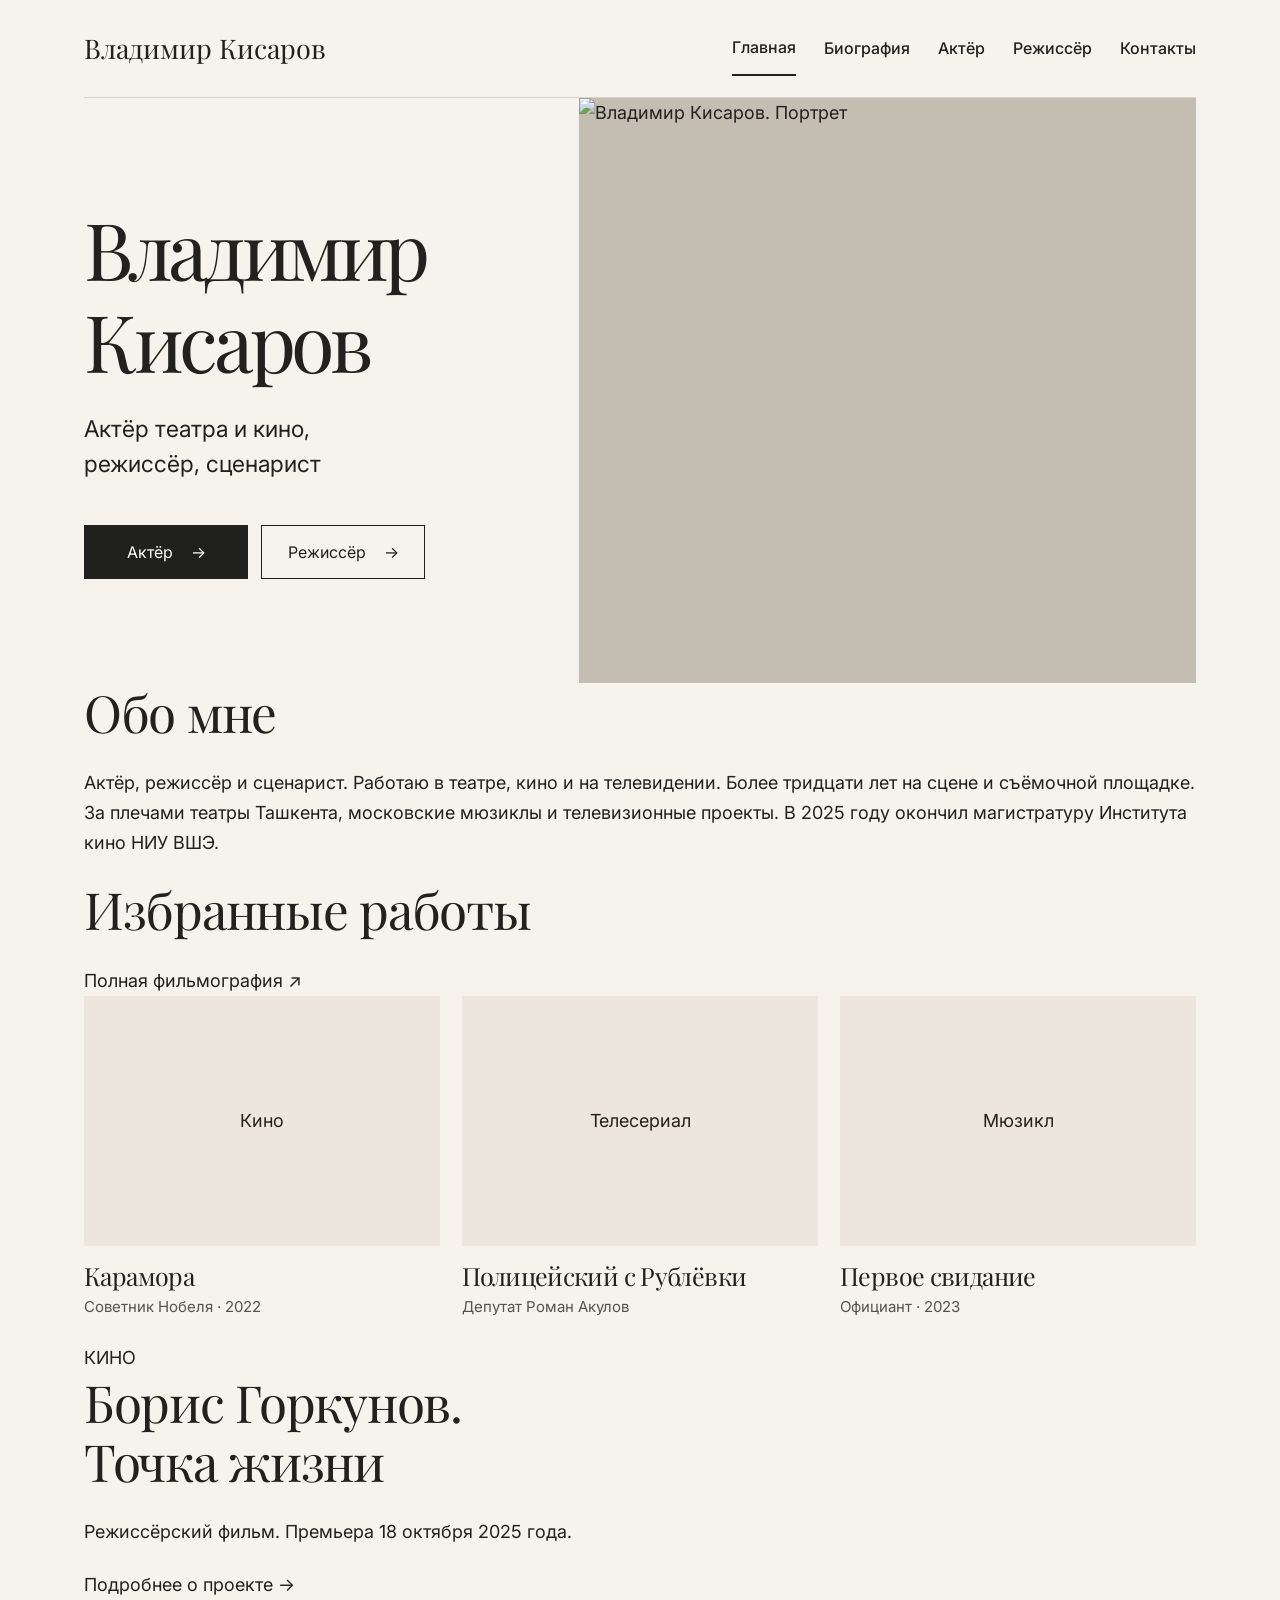
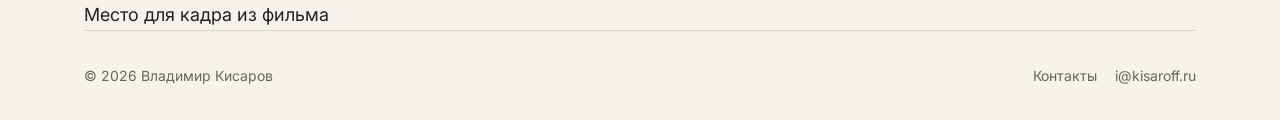
==== commit a76368ae: "Match approved homepage mockup hierarchy and block geometry" ====
--- a/index.html
+++ b/index.html
@@ -1 +1,26 @@
-<!doctype html><html lang="ru"><head><meta charset="utf-8"><meta name="viewport" content="width=device-width,initial-scale=1"><meta name="theme-color" content="#f6f3ed"><meta name="description" content="Официальный сайт Владимира Кисарова: актёр, режиссёр, сценарист. Биография, кино, театральные работы и контакты."><title>Главная — Владимир Кисаров</title><link rel="stylesheet" href="styles.css"></head><body><div class="site-shell"><header class="site-header"><a class="wordmark" href="index.html">Владимир Кисаров</a><nav class="navigation" aria-label="Основное меню"><a href="index.html" aria-current="page">Главная</a><a href="biography.html">Биография</a><a href="actor.html">Актёр</a><a href="director.html">Режиссёр</a><a href="contacts.html">Контакты</a></nav></header><main id="content"><div class="home-hero"><div class="hero-text"><div class="kicker">Актёр · Режиссёр · Сценарист</div><h1>Владимир<br>Кисаров</h1><p class="lead">Актёр театра и кино, режиссёр, сценарист.</p><div class="buttons"><a class="btn" href="actor.html">Актёр <span aria-hidden="true">→</span></a><a class="btn ghost" href="director.html">Режиссёр <span aria-hidden="true">→</span></a></div></div><div class="hero-portrait"><img src="https://90f1661d-2ff4-4f29-b07c-0e47453ca691.selstorage.ru/site778767/6f8d5abe-eb7f-4a89-b956-8c31d4e5184a/6f8d5abe-eb7f-4a89-b956-8c31d4e5184a-15685845.jpeg" alt="Владимир Кисаров. Портрет" loading="eager"></div></div><section class="section split-copy"><h2>Обо мне</h2><div><p class="lead">Работаю в театре и кино более тридцати лет. Мой профессиональный путь начался в Ташкенте, продолжился на сценах московских театров и привёл меня в режиссуру.</p><a class="btn ghost" href="biography.html">Читать биографию <span aria-hidden="true">→</span></a></div></section><section class="section"><div class="section-heading"><h2>Избранные работы</h2><a class="small-link" href="actor.html">Все актёрские работы ↗</a></div><div class="projects"><article class="project"><div class="cover"><span class="cover-note">Кадр из проекта</span></div><h3>Карамора</h3><p>Кино · Советник Нобеля · 2022</p></article><article class="project"><div class="cover"><span class="cover-note">Кадр из проекта</span></div><h3>Полицейский с Рублёвки</h3><p>Сериал · депутат Роман Акулов</p></article><article class="project"><div class="cover"><span class="cover-note">Кадр из проекта</span></div><h3>Первое свидание</h3><p>Мюзикл · Официант · 2023</p></article></div></section><section class="dark-band"><div class="dark-grid"><div><div class="kicker">Режиссура</div><h2>Борис Горкунов.<br>Точка жизни</h2><p class="lead">Режиссёрская работа. Премьера состоялась в октябре 2025 года.</p><a class="btn ghost" href="director.html" style="color:#f4efe5;border-color:#a8a196">Режиссёрские проекты →</a></div><div class="dark-image">Место для оригинального кадра или постера фильма</div></div></section><section class="section"><div class="section-heading"><h2>Для сотрудничества</h2><a class="small-link" href="contacts.html">Все контакты ↗</a></div><p class="lead">Съёмки, театр, режиссёрские и авторские проекты.</p><a class="contact-email" href="mailto:i@kisaroff.ru">i@kisaroff.ru</a></section></main><footer class="site-footer"><span>© 2026 Владимир Кисаров</span><nav aria-label="Ссылки внизу страницы"><a href="contacts.html">Контакты</a><a href="mailto:i@kisaroff.ru">i@kisaroff.ru</a></nav></footer></div></body></html>+<!doctype html><html lang="ru"><head><meta charset="utf-8"><meta name="viewport" content="width=device-width,initial-scale=1"><meta name="theme-color" content="#f6f3ed"><meta name="description" content="Официальный сайт Владимира Кисарова: актёр, режиссёр, сценарист. Биография, кино, театральные работы и контакты."><title>Главная — Владимир Кисаров</title><link rel="stylesheet" href="styles.css"></head><body><div class="site-shell"><header class="site-header"><a class="wordmark" href="index.html">Владимир Кисаров</a><nav class="navigation" aria-label="Основное меню"><a href="index.html" aria-current="page">Главная</a><a href="biography.html">Биография</a><a href="actor.html">Актёр</a><a href="director.html">Режиссёр</a><a href="contacts.html">Контакты</a></nav></header><main id="content" class="reference-home">
+<div class="home-hero">
+  <div class="hero-text">
+    <h1>Владимир<br>Кисаров</h1>
+    <p class="lead">Актёр театра и кино,<br>режиссёр, сценарист</p>
+    <div class="buttons"><a class="btn" href="actor.html">Актёр <span aria-hidden="true">→</span></a><a class="btn ghost" href="director.html">Режиссёр <span aria-hidden="true">→</span></a></div>
+  </div>
+  <div class="hero-portrait"><img src="https://90f1661d-2ff4-4f29-b07c-0e47453ca691.selstorage.ru/site778767/6f8d5abe-eb7f-4a89-b956-8c31d4e5184a/6f8d5abe-eb7f-4a89-b956-8c31d4e5184a-15685845.jpeg" alt="Владимир Кисаров. Портрет" loading="eager"></div>
+</div>
+<section class="home-about">
+  <h2>Обо мне <span class="heading-rule"></span></h2>
+  <p>Актёр, режиссёр и сценарист. Работаю в театре, кино и на телевидении. Более тридцати лет на сцене и съёмочной площадке. За плечами театры Ташкента, московские мюзиклы и телевизионные проекты. В 2025 году окончил магистратуру Института кино НИУ ВШЭ.</p>
+</section>
+<section class="home-work">
+  <div class="home-title-row"><h2>Избранные работы <span class="heading-rule"></span></h2><a href="actor.html">Полная фильмография ↗</a></div>
+  <div class="projects">
+    <a class="project" href="actor.html"><div class="cover cover-one"><span class="visual-label">Кино</span></div><h3>Карамора</h3><p>Советник Нобеля · 2022</p></a>
+    <a class="project" href="actor.html"><div class="cover cover-two"><span class="visual-label">Телесериал</span></div><h3>Полицейский с Рублёвки</h3><p>Депутат Роман Акулов</p></a>
+    <a class="project" href="actor.html"><div class="cover cover-three"><span class="visual-label">Мюзикл</span></div><h3>Первое свидание</h3><p>Официант · 2023</p></a>
+  </div>
+</section>
+<a class="home-feature" href="director.html">
+  <div class="feature-copy"><span class="feature-eyebrow">КИНО <span class="heading-rule"></span></span><h2>Борис Горкунов.<br>Точка жизни</h2><p>Режиссёрский фильм. Премьера 18 октября 2025 года.</p><span class="feature-button">Подробнее о проекте →</span></div>
+  <div class="feature-art"><span>Место для кадра из фильма</span></div>
+</a>
+</main><footer class="site-footer"><span>© 2026 Владимир Кисаров</span><nav aria-label="Ссылки внизу страницы"><a href="contacts.html">Контакты</a><a href="mailto:i@kisaroff.ru">i@kisaroff.ru</a></nav></footer></div></body></html>
